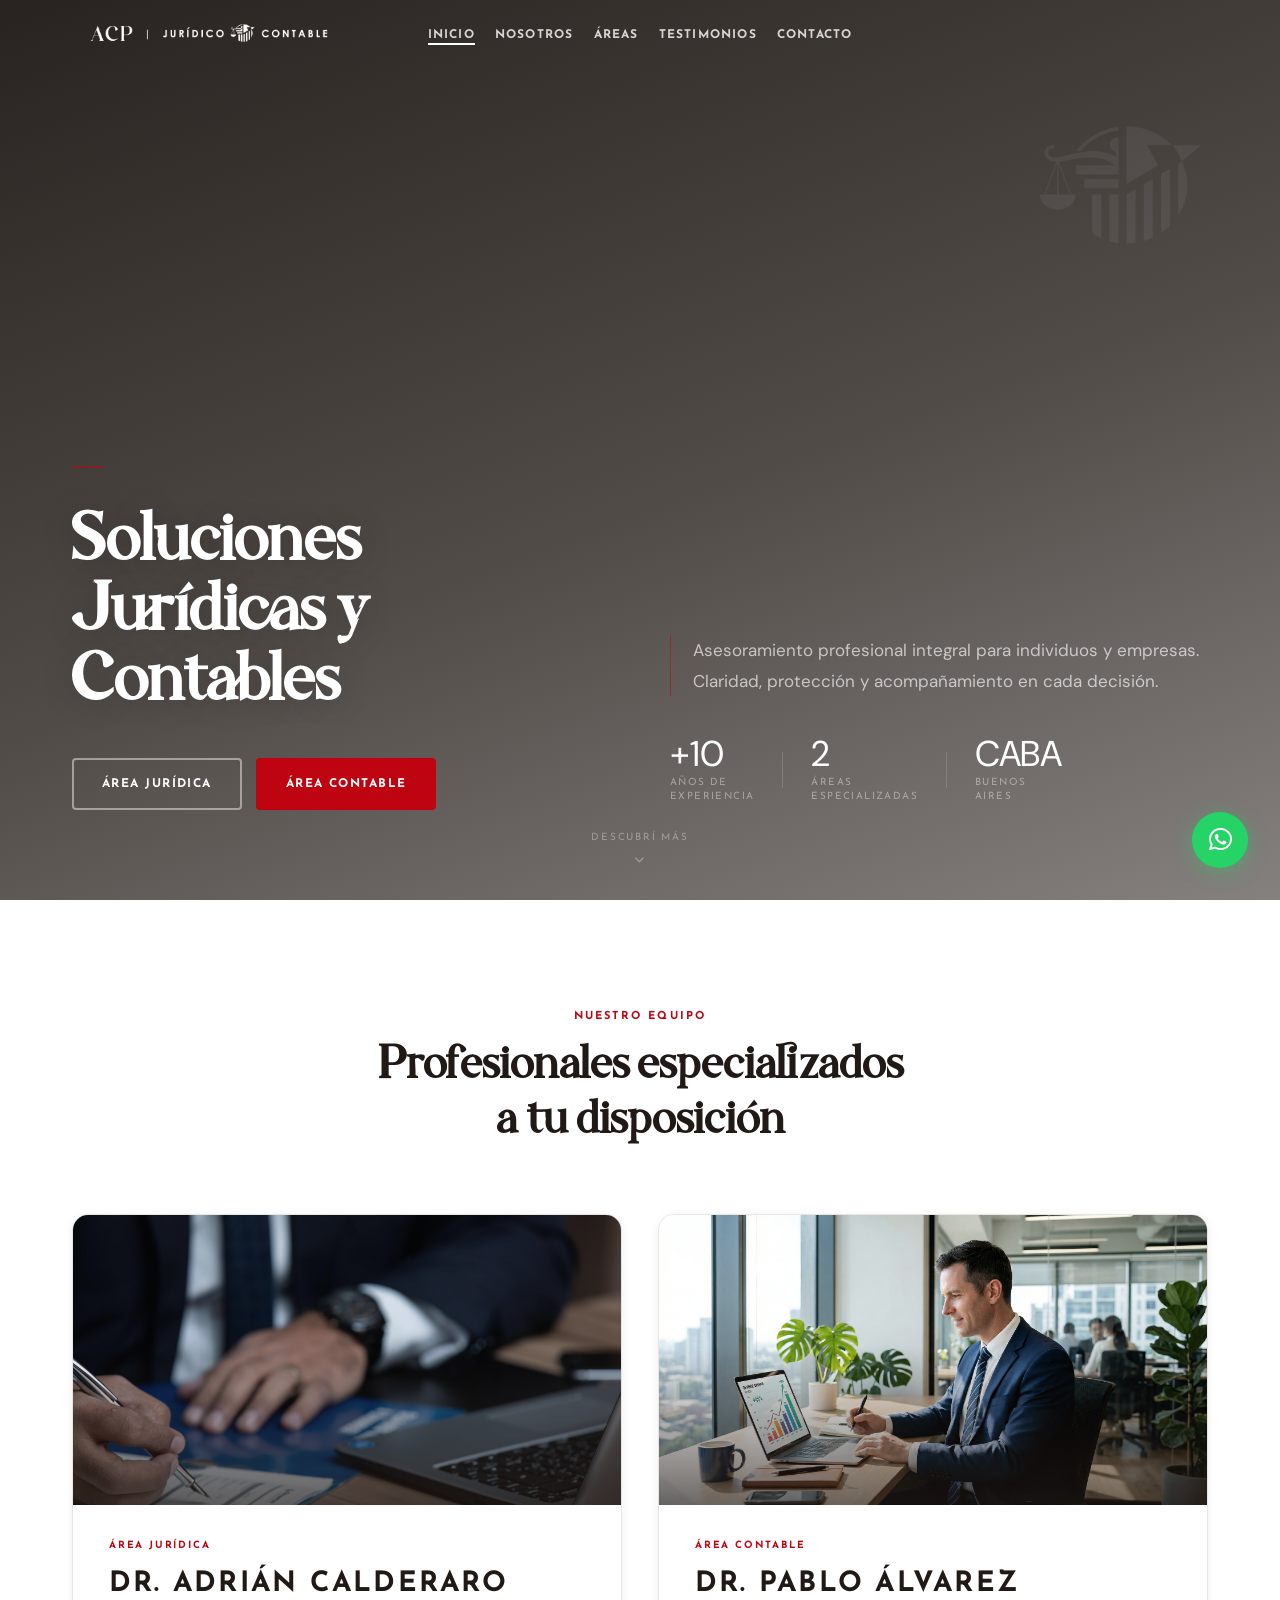
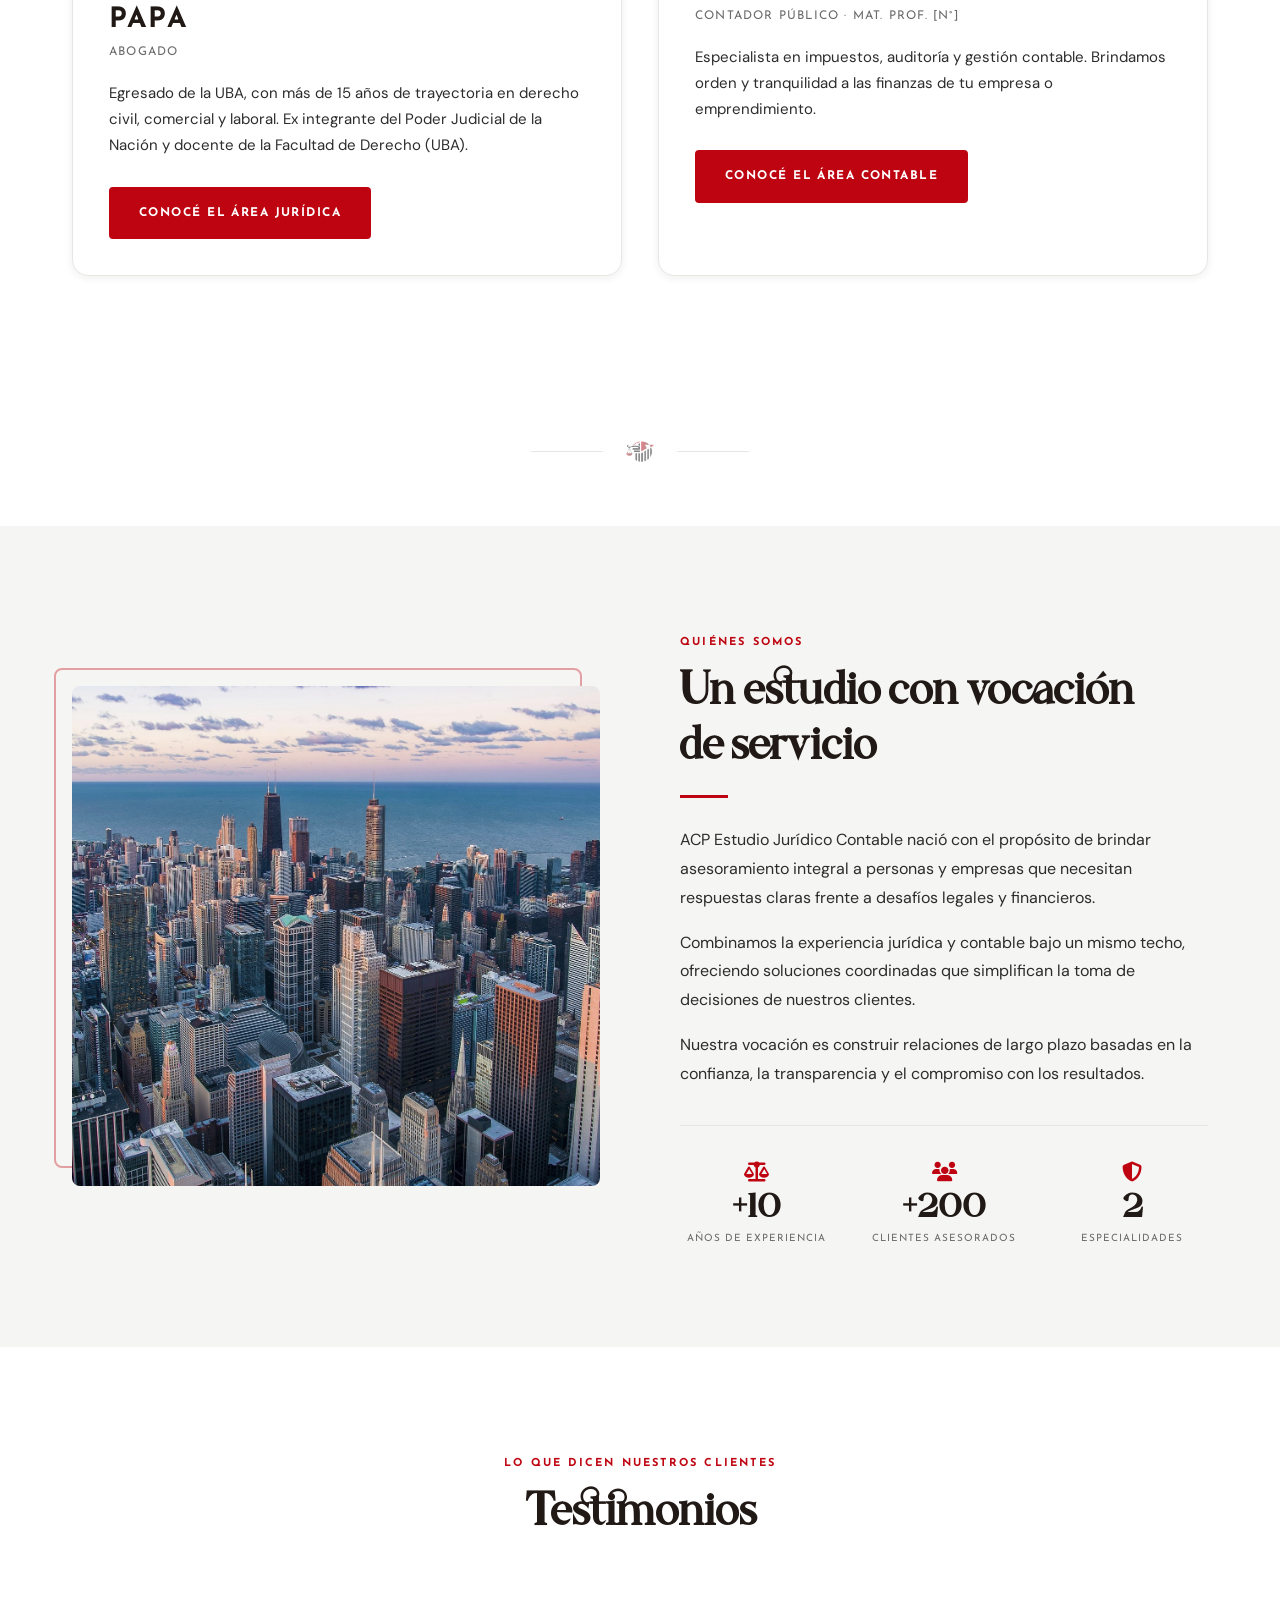
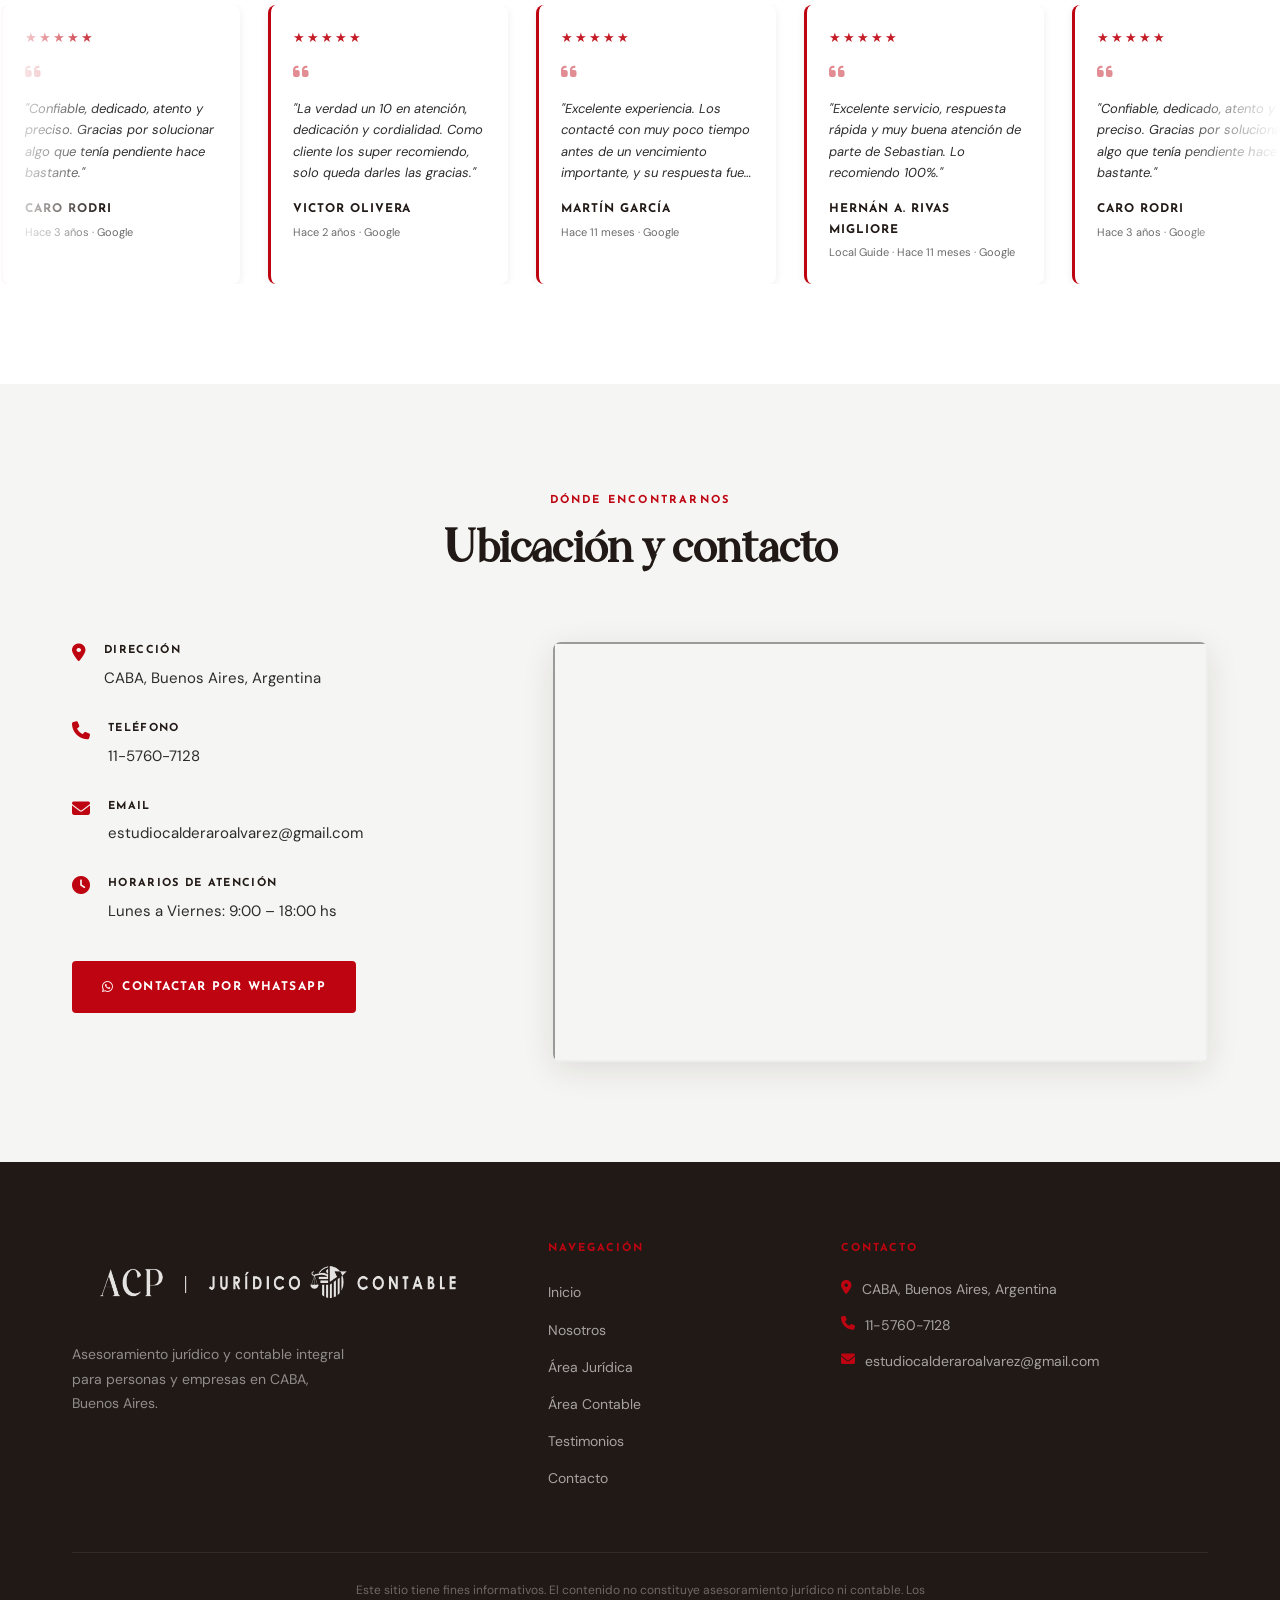
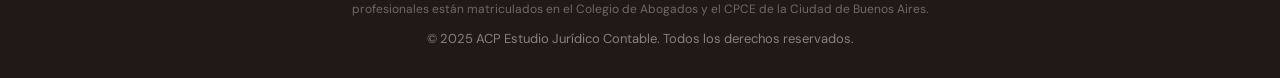
==== index.html @ 65f7551b "Estado inicial del sitio antes de arreglos criticos y performance" ====
<!DOCTYPE html>
<html lang="es">
<head>
  <meta charset="UTF-8">
  <meta name="viewport" content="width=device-width, initial-scale=1.0">
  <title>ACP Estudio Jurídico Contable | CABA, Buenos Aires</title>
  <meta name="description" content="ACP Estudio Jurídico Contable en CABA, Buenos Aires. Asesoramiento jurídico y contable integral para personas y empresas. Más de 10 años de experiencia.">

  <!-- Open Graph -->
  <meta property="og:title" content="ACP Estudio Jurídico Contable | CABA, Buenos Aires">
  <meta property="og:description" content="Asesoramiento jurídico y contable integral para personas y empresas en CABA, Buenos Aires.">
  <meta property="og:type" content="website">
  <meta property="og:image" content="assets/  s/heroprincipal.jpg">

  <!-- Google Fonts — fallbacks para The Castle Eliza y Century Gothic -->
  <link rel="preconnect" href="https://fonts.googleapis.com">
  <link rel="preconnect" href="https://fonts.gstatic.com" crossorigin>
  <link href="https://fonts.googleapis.com/css2?family=Playfair+Display:ital,wght@0,400;0,700;1,400&family=Josefin+Sans:wght@400;600;700&family=DM+Sans:ital,wght@0,300;0,400;0,500;1,400&display=swap" rel="stylesheet">

  <!-- Font Awesome -->
  <link rel="stylesheet" href="https://cdnjs.cloudflare.com/ajax/libs/font-awesome/6.5.1/css/all.min.css">

  <!-- AOS -->
  <link href="https://unpkg.com/aos@2.3.4/dist/aos.css" rel="stylesheet">

  <!-- Estilos -->
  <link rel="stylesheet" href="css/styles.css">

  <!-- Schema.org JSON-LD -->
  <script type="application/ld+json">
  {
    "@context": "https://schema.org",
    "@graph": [
      {
        "@type": "LegalService",
        "name": "ACP Estudio Jurídico",
        "address": { "@type": "PostalAddress", "addressLocality": "Buenos Aires", "addressRegion": "CABA", "addressCountry": "AR" },
        "telephone": "+54-11-5760-7128",
        "email": "estudiocalderaroalvarez@gmail.com"
      },
      {
        "@type": "AccountingService",
        "name": "ACP Estudio Contable",
        "address": { "@type": "PostalAddress", "addressLocality": "Buenos Aires", "addressRegion": "CABA", "addressCountry": "AR" },
        "telephone": "+54-11-5760-7128",
        "email": "estudiocalderaroalvarez@gmail.com"
      }
    ]
  }
  </script>
</head>
<body>

  <!-- Overlay menú mobile -->
  <div class="mobile-overlay" id="mobileOverlay"></div>

  <!-- ===================== HEADER ===================== -->
  <header class="header" id="header">
    <div class="container header__inner">
      <a href="index.html" class="header__logo" aria-label="ACP Estudio — Inicio">
        <img src="assets/brand/logoletras.png"   alt="ACP Estudio Jurídico Contable" class="logo--solo">
        <img src="assets/brand/logoletras.png" alt="ACP Estudio Jurídico Contable" class="logo--letras">
      </a>

      <nav class="nav" id="nav" aria-label="Navegación principal">
        <ul class="nav__list">
          <li><a href="#inicio"      class="nav__link">Inicio</a></li>
          <li><a href="#nosotros"    class="nav__link">Nosotros</a></li>
          <li><a href="#areas"       class="nav__link">Áreas</a></li>
          <li><a href="#testimonios" class="nav__link">Testimonios</a></li>
          <li><a href="#contacto"    class="nav__link">Contacto</a></li>
        </ul>
      </nav>

      <div class="header__ctas">
        <a href="juridica.html"  class="btn btn--outline">Área Jurídica</a>
        <a href="contable.html"  class="btn btn--red">Área Contable</a>
      </div>

      <button class="hamburger" id="hamburger" aria-label="Abrir menú" aria-expanded="false">
        <span></span><span></span><span></span>
      </button>
    </div>
  </header>

  <!-- ===================== HERO ===================== -->
  <section class="hero" id="inicio" aria-label="Presentación del estudio">
    <div class="hero__bg">
      <video class="hero__video" autoplay muted loop playsinline preload="auto">
        <source src="assets/herovid.mp4" type="video/mp4">
      </video>
      <div class="hero__overlay"></div>
    </div>

    <div class="container hero__content">
      <div class="hero__left">
        <span class="hero__eyebrow">
          <span class="hero__eyebrow-line"></span>
          
        </span>
        <h1 class="hero__title">
          Soluciones<br>Jurídicas y Contables
        </h1>
        <div class="hero__actions">
          <a href="juridica.html" class="btn btn--outline-white">Área Jurídica</a>
          <a href="contable.html" class="btn btn--primary">Área Contable</a>
        </div>
      </div>

      <div class="hero__right">
        <p class="hero__subtitle">
          Asesoramiento profesional integral para individuos y empresas. Claridad, protección y acompañamiento en cada decisión.
        </p>
        <div class="hero__stat-row">
          <div class="hero__stat">
            <span class="hero__stat-num">+10</span>
            <span class="hero__stat-label">Años de<br>experiencia</span>
          </div>
          <div class="hero__stat-divider"></div>
          <div class="hero__stat">
            <span class="hero__stat-num">2</span>
            <span class="hero__stat-label">Áreas<br>especializadas</span>
          </div>
          <div class="hero__stat-divider"></div>
          <div class="hero__stat">
            <span class="hero__stat-num">CABA</span>
            <span class="hero__stat-label">Buenos<br>Aires</span>
          </div>
        </div>
      </div>
    </div>

    <img src="assets/brand/logosolo.png" alt="" class="hero__logo-watermark" aria-hidden="true">

    <div class="hero__scroll" aria-hidden="true">
      <span>Descubrí más</span>
      <i class="fas fa-chevron-down"></i>
    </div>
  </section>

  <!-- ===================== PROFESIONALES ===================== -->
  <section class="profesionales" id="areas">
    <div class="container">
      <div class="section-header" data-aos="fade-up">
        <span class="section-label">Nuestro equipo</span>
        <h2 class="section-title">Profesionales especializados<br>a tu disposición</h2>
      </div>

      <div class="profesionales__grid">

        <!-- Card Jurídica -->
        <article class="prof-card" data-aos="fade-right">
          <div class="prof-card__img-wrap">
            <img src="assets/images/heroabogado.jpg" alt="Dr. Adrián Calderaro Papa — Abogado" class="prof-card__img">
            <div class="prof-card__overlay"></div>
          </div>
          <div class="prof-card__content">
            <span class="prof-card__tag">Área Jurídica</span>
            <h3 class="prof-card__name">Dr. Adrián Calderaro Papa</h3>
            <p class="prof-card__role">Abogado</p>
            <p class="prof-card__bio">
              Egresado de la UBA, con más de 15 años de trayectoria en derecho civil, comercial y laboral. Ex integrante del Poder Judicial de la Nación y docente de la Facultad de Derecho (UBA).
            </p>
            <a href="juridica.html" class="btn btn--red">Conocé el Área Jurídica</a>
          </div>
        </article>

        <!-- Card Contable -->
        <article class="prof-card" data-aos="fade-left">
          <div class="prof-card__img-wrap">
            <img src="assets/images/herocontador.png" alt="Área Contable — Dr. Pablo Álvarez" class="prof-card__img">
            <div class="prof-card__overlay"></div>
          </div>
          <div class="prof-card__content">
            <span class="prof-card__tag">Área Contable</span>
            <h3 class="prof-card__name">Dr. Pablo Álvarez</h3>
            <p class="prof-card__role">Contador Público · Mat. Prof. [N°]</p>
            <p class="prof-card__bio">
              Especialista en impuestos, auditoría y gestión contable. Brindamos orden y tranquilidad a las finanzas de tu empresa o emprendimiento.
            </p>
            <a href="contable.html" class="btn btn--red">Conocé el Área Contable</a>
          </div>
        </article>

      </div>
    </div>
  </section>

  <!-- Brand divider -->
  <div class="container" aria-hidden="true">
    <div class="brand-divider">
      <span class="brand-divider__line"></span>
      <img src="assets/brand/logosolo.png" alt="" class="brand-divider__logo">
      <span class="brand-divider__line"></span>
    </div>
  </div>

  <!-- ===================== NOSOTROS ===================== -->
  <section class="nosotros section-light" id="nosotros">
    <div class="container nosotros__inner">

      <div class="nosotros__visual" data-aos="fade-right">
        <div class="nosotros__img-frame">
          <img src="assets/images/heroprincipal.jpg" alt="Equipo ACP Estudio en reunión" class="nosotros__img">
          <div class="nosotros__img-deco"></div>
        </div>
      </div>

      <div class="nosotros__text" data-aos="fade-left">
        <span class="section-label">Quiénes somos</span>
        <h2 class="section-title">Un estudio con vocación<br>de servicio</h2>
        <div class="section-line"></div>
        <p>
          ACP Estudio Jurídico Contable nació con el propósito de brindar asesoramiento integral a personas y empresas que necesitan respuestas claras frente a desafíos legales y financieros.
        </p>
        <p>
          Combinamos la experiencia jurídica y contable bajo un mismo techo, ofreciendo soluciones coordinadas que simplifican la toma de decisiones de nuestros clientes.
        </p>
        <p>
          Nuestra vocación es construir relaciones de largo plazo basadas en la confianza, la transparencia y el compromiso con los resultados.
        </p>

        <div class="nosotros__badges">
          <div class="badge">
            <i class="fas fa-balance-scale" aria-hidden="true"></i>
            <span class="badge__num">+10</span>
            <span class="badge__label">Años de experiencia</span>
          </div>
          <div class="badge">
            <i class="fas fa-users" aria-hidden="true"></i>
            <span class="badge__num">+200</span>
            <span class="badge__label">Clientes asesorados</span>
          </div>
          <div class="badge">
            <i class="fas fa-shield-alt" aria-hidden="true"></i>
            <span class="badge__num">2</span>
            <span class="badge__label">Especialidades</span>
          </div>
        </div>
      </div>

    </div>
  </section>

  <!-- ===================== TESTIMONIOS ===================== -->
  <section class="testimonios" id="testimonios">
    <div class="container">
      <div class="section-header" data-aos="fade-up">
        <span class="section-label">Lo que dicen nuestros clientes</span>
        <h2 class="section-title">Testimonios</h2>
      </div>

    </div><!-- /.container (solo para el header) -->

    <div class="testimonios__outer" data-aos="fade-up">
      <div class="testimonios__track" id="testimoniosTrack">

        <article class="testimonial-card">
          <div class="testimonial-card__stars" aria-label="5 estrellas">★★★★★</div>
          <div class="testimonial-card__quote" aria-hidden="true"><i class="fas fa-quote-left"></i></div>
          <p class="testimonial-card__text">
            "Confiable, dedicado, atento y preciso. Gracias por solucionar algo que tenía pendiente hace bastante."
          </p>
          <div class="testimonial-card__author">
            <span class="testimonial-card__name">Caro Rodri</span>
            <span class="testimonial-card__role">Hace 3 años · Google</span>
          </div>
        </article>

        <article class="testimonial-card">
          <div class="testimonial-card__stars" aria-label="5 estrellas">★★★★★</div>
          <div class="testimonial-card__quote" aria-hidden="true"><i class="fas fa-quote-left"></i></div>
          <p class="testimonial-card__text">
            "La verdad un 10 en atención, dedicación y cordialidad. Como cliente los super recomiendo, solo queda darles las gracias."
          </p>
          <div class="testimonial-card__author">
            <span class="testimonial-card__name">Victor Olivera</span>
            <span class="testimonial-card__role">Hace 2 años · Google</span>
          </div>
        </article>

        <article class="testimonial-card">
          <div class="testimonial-card__stars" aria-label="5 estrellas">★★★★★</div>
          <div class="testimonial-card__quote" aria-hidden="true"><i class="fas fa-quote-left"></i></div>
          <p class="testimonial-card__text">
            "Excelente experiencia. Los contacté con muy poco tiempo antes de un vencimiento importante, y su respuesta fue inmediata y la atención, impecable. Recibí un servicio ágil y muy personalizado. Gabriel se tomó el tiempo para entender mi situación y me brindó un excelente asesoramiento en mi liquidación de impuestos a las ganancias. Sin dudas recomiendo el servicio."
          </p>
          <div class="testimonial-card__author">
            <span class="testimonial-card__name">Martín García</span>
            <span class="testimonial-card__role">Hace 11 meses · Google</span>
          </div>
        </article>

        <article class="testimonial-card">
          <div class="testimonial-card__stars" aria-label="5 estrellas">★★★★★</div>
          <div class="testimonial-card__quote" aria-hidden="true"><i class="fas fa-quote-left"></i></div>
          <p class="testimonial-card__text">
            "Excelente servicio, respuesta rápida y muy buena atención de parte de Sebastian. Lo recomiendo 100%."
          </p>
          <div class="testimonial-card__author">
            <span class="testimonial-card__name">Hernán A. Rivas Migliore</span>
            <span class="testimonial-card__role">Local Guide · Hace 11 meses · Google</span>
          </div>
        </article>

      </div>
    </div>

  </section>

  <!-- ===================== UBICACIÓN ===================== -->
  <section class="ubicacion section-light" id="contacto">
    <div class="container">
      <div class="section-header" data-aos="fade-up">
        <span class="section-label">Dónde encontrarnos</span>
        <h2 class="section-title">Ubicación y contacto</h2>
      </div>

      <div class="ubicacion__inner">

        <div class="ubicacion__info" data-aos="fade-right">
          <div class="contact-item">
            <i class="fas fa-map-marker-alt" aria-hidden="true"></i>
            <div>
              <strong>Dirección</strong>
              <p>CABA, Buenos Aires, Argentina</p>
            </div>
          </div>
          <div class="contact-item">
            <i class="fas fa-phone" aria-hidden="true"></i>
            <div>
              <strong>Teléfono</strong>
              <p><a href="tel:+541157607128">11-5760-7128</a></p>
            </div>
          </div>
          <div class="contact-item">
            <i class="fas fa-envelope" aria-hidden="true"></i>
            <div>
              <strong>Email</strong>
              <p><a href="mailto:estudiocalderaroalvarez@gmail.com">estudiocalderaroalvarez@gmail.com</a></p>
            </div>
          </div>
          <div class="contact-item">
            <i class="fas fa-clock" aria-hidden="true"></i>
            <div>
              <strong>Horarios de atención</strong>
              <p>Lunes a Viernes: 9:00 – 18:00 hs</p>
            </div>
          </div>

          <a href="https://wa.me/541157607128?text=Hola%2C%20quisiera%20solicitar%20una%20consulta." class="btn btn--red" target="_blank" rel="noopener noreferrer" style="margin-top: 8px;">
            <i class="fab fa-whatsapp"></i> Contactar por WhatsApp
          </a>
        </div>

        <div class="ubicacion__map" data-aos="fade-left">
          <iframe
            src="https://www.google.com/maps/embed?pb=!1m18!1m12!1m3!1d104534.6685303445!2d-58.5050521!3d-34.6156548!2m3!1f0!2f0!3f0!3m2!1i1024!2i768!4f13.1!3m3!1m2!1s0x95bcca3b4ef90cbd%3A0xa0b3812e88e88e87!2sBuenos%20Aires%2C%20CABA!5e0!3m2!1ses!2sar!4v1700000000000"
            allowfullscreen=""
            loading="lazy"
            referrerpolicy="no-referrer-when-downgrade"
            title="ACP Estudio — CABA, Buenos Aires"></iframe>
        </div>

      </div>
    </div>
  </section>

  <!-- ===================== FOOTER ===================== -->
  <footer class="footer">
    <div class="container">
      <div class="footer__top">

        <div class="footer__brand">
          <img src="assets/brand/logoletras.png" alt="ACP Estudio Jurídico Contable" class="footer__logo">
          <p class="footer__tagline">Asesoramiento jurídico y contable integral para personas y empresas en CABA, Buenos Aires.</p>
        </div>

        <nav class="footer__nav" aria-label="Navegación del pie de página">
          <h4>Navegación</h4>
          <ul>
            <li><a href="#inicio">Inicio</a></li>
            <li><a href="#nosotros">Nosotros</a></li>
            <li><a href="juridica.html">Área Jurídica</a></li>
            <li><a href="contable.html">Área Contable</a></li>
            <li><a href="#testimonios">Testimonios</a></li>
            <li><a href="#contacto">Contacto</a></li>
          </ul>
        </nav>

        <div class="footer__contact">
          <h4>Contacto</h4>
          <div class="contact-row">
            <i class="fas fa-map-marker-alt" aria-hidden="true"></i>
            <span>CABA, Buenos Aires, Argentina</span>
          </div>
          <div class="contact-row">
            <i class="fas fa-phone" aria-hidden="true"></i>
            <a href="tel:+541157607128">11-5760-7128</a>
          </div>
          <div class="contact-row">
            <i class="fas fa-envelope" aria-hidden="true"></i>
            <a href="mailto:estudiocalderaroalvarez@gmail.com">estudiocalderaroalvarez@gmail.com</a>
          </div>
        </div>

      </div>

      <div class="footer__divider"></div>

      <div class="footer__bottom">
        <p class="footer__legal">
          Este sitio tiene fines informativos. El contenido no constituye asesoramiento jurídico ni contable. Los profesionales están matriculados en el Colegio de Abogados y el CPCE de la Ciudad de Buenos Aires.
        </p>
        <p class="footer__copy">© 2025 ACP Estudio Jurídico Contable. Todos los derechos reservados.</p>
      </div>
    </div>
  </footer>

  <!-- WhatsApp flotante -->
  <a href="https://wa.me/5491157607128" class="wsp-float" target="_blank" rel="noopener" aria-label="Escribinos por WhatsApp">
    <i class="fab fa-whatsapp"></i>
  </a>

  <!-- AOS -->
  <script src="https://unpkg.com/aos@2.3.4/dist/aos.js"></script>
  <!-- JS principal -->
  <script src="js/main.js"></script>

</body>
</html>
---- css/styles.css ----
/* ============================================================
   ACP Estudio Jurídico Contable — Estilos principales
   ============================================================ */

/* --- Fuentes custom --- */
@font-face {
  font-family: 'The Castle Elizah';
  src: url('../fonts/TheCastleElizah.woff2') format('woff2'),
       url('../fonts/TheCastleElizah.woff')  format('woff'),
       url('../fonts/TheCastleElizah.ttf')   format('truetype');
  font-weight: normal;
  font-style: normal;
  font-display: swap;
}
@font-face {
  font-family: 'The Castle Elizah';
  src: url('../fonts/TheCastleElizah-Italic.woff2') format('woff2'),
       url('../fonts/TheCastleElizah-Italic.woff')  format('woff'),
       url('../fonts/TheCastleElizah-Italic.ttf')   format('truetype');
  font-weight: normal;
  font-style: italic;
  font-display: swap;
}

/* --- Reset & Base --- */
*, *::before, *::after { box-sizing: border-box; margin: 0; padding: 0; }
html {
  scroll-behavior: smooth;
  font-size: 16px;
  scroll-padding-top: var(--header-h, 80px);
}
body {
  font-family: 'DM Sans', sans-serif;
  color: var(--color-text);
  background: var(--color-white);
  overflow-x: hidden;
  line-height: 1.7;
}

/* --- Scrollbar personalizada (rojo ACP) --- */
::-webkit-scrollbar { width: 6px; }
::-webkit-scrollbar-track { background: var(--color-light-gray, #F5F5F3); }
::-webkit-scrollbar-thumb {
  background: var(--color-red, #BF0411);
  border-radius: 3px;
}
::-webkit-scrollbar-thumb:hover { background: var(--color-red-dark, #620F14); }
* { scrollbar-width: thin; scrollbar-color: #BF0411 #F5F5F3; }
img { max-width: 100%; height: auto; display: block; }
a { text-decoration: none; color: inherit; transition: color .2s; }
ul { list-style: none; }
button { cursor: pointer; border: none; background: none; font-family: inherit; }

/* --- Variables --- */
:root {
  --color-black:      #211915;
  --color-red:        #BF0411;
  --color-red-dark:   #620F14;
  --color-white:      #FFFFFF;
  --color-light-gray: #F5F5F3;
  --color-mid-gray:   #E8E6E3;
  --color-text:       #2C2C2C;
  --color-text-muted: #6B6B6B;

  --font-serif: 'The Castle Elizah', 'Playfair Display', Georgia, serif;
  --font-sans:  'Century Gothic', 'CenturyGothic', 'Josefin Sans', sans-serif;
  --font-body:  'DM Sans', sans-serif;

  --container-w: 1200px;
  --section-py:  100px;
  --header-h:    80px;

  --shadow-sm: 0 2px 8px rgba(33,25,21,.07);
  --shadow-md: 0 8px 32px rgba(33,25,21,.11);
  --shadow-lg: 0 20px 60px rgba(33,25,21,.16);

  --radius-sm: 4px;
  --radius-md: 8px;
  --radius-lg: 16px;

  --transition: .25s ease;

  /* Emil Kowalski — curvas personalizadas */
  --ease-out:    cubic-bezier(0.23, 1, 0.32, 1);
  --ease-in-out: cubic-bezier(0.77, 0, 0.175, 1);
}

/* --- Tipografía base --- */
h1, h2 { font-family: var(--font-serif); line-height: 1.15; color: var(--color-black); }
h3, h4 { font-family: var(--font-sans); font-weight: 700; line-height: 1.3; color: var(--color-black); }
h1 { font-size: clamp(40px, 6vw, 72px); }
h2 { font-size: clamp(28px, 4vw, 48px); }
h3 { font-size: clamp(14px, 1.8vw, 20px); text-transform: uppercase; letter-spacing: .08em; font-weight: 700; }
p  { font-size: 16px; color: var(--color-text); line-height: 1.8; }

/* --- Layout --- */
.container {
  max-width: var(--container-w);
  margin: 0 auto;
  padding: 0 32px;
}

.section-light { background: var(--color-light-gray); }

.section-header {
  text-align: center;
  margin-bottom: 64px;
}
.section-header .section-title { margin-top: 12px; }

.section-label {
  font-family: var(--font-sans);
  font-size: 11px;
  font-weight: 700;
  text-transform: uppercase;
  letter-spacing: .2em;
  color: var(--color-red);
  display: inline-block;
}

.section-title { color: var(--color-black); }

.section-line {
  width: 48px;
  height: 3px;
  background: var(--color-red);
  margin: 20px 0 28px;
}

/* --- Botones --- */
.btn {
  display: inline-flex;
  align-items: center;
  gap: 8px;
  font-family: var(--font-sans);
  font-weight: 700;
  font-size: 12px;
  letter-spacing: .12em;
  text-transform: uppercase;
  padding: 14px 28px;
  border-radius: var(--radius-sm);
  transition: background-color 200ms var(--ease-out),
              border-color 200ms var(--ease-out),
              color 200ms var(--ease-out),
              transform 160ms var(--ease-out),
              box-shadow 220ms var(--ease-out);
  white-space: nowrap;
  cursor: pointer;
}

/* Press feedback — Emil: scale(0.97) en :active */
.btn:active { transform: scale(0.97); }

.btn--primary {
  background: var(--color-red);
  color: var(--color-white);
  border: 2px solid var(--color-red);
}
@media (hover: hover) and (pointer: fine) {
  .btn--primary:hover {
    background: var(--color-red-dark);
    border-color: var(--color-red-dark);
    transform: translateY(-2px);
    box-shadow: 0 8px 24px rgba(191,4,17,.3);
  }
  .btn--primary:hover:active { transform: translateY(-2px) scale(0.97); }
}

.btn--outline {
  background: transparent;
  color: var(--color-black);
  border: 2px solid var(--color-mid-gray);
}
@media (hover: hover) and (pointer: fine) {
  .btn--outline:hover {
    border-color: var(--color-red);
    color: var(--color-red);
  }
}

.btn--outline-white {
  background: transparent;
  color: var(--color-white);
  border: 2px solid rgba(255,255,255,.45);
}
@media (hover: hover) and (pointer: fine) {
  .btn--outline-white:hover {
    border-color: var(--color-white);
    background: rgba(255,255,255,.08);
  }
}

.btn--red {
  background: var(--color-red);
  color: var(--color-white);
  border: 2px solid var(--color-red);
}
@media (hover: hover) and (pointer: fine) {
  .btn--red:hover {
    background: var(--color-red-dark);
    border-color: var(--color-red-dark);
    transform: translateY(-2px);
    box-shadow: 0 8px 24px rgba(191,4,17,.3);
  }
  .btn--red:hover:active { transform: translateY(-2px) scale(0.97); }
}

/* ============================================================
   HEADER
   ============================================================ */
.header {
  position: fixed;
  top: 0;
  left: 0;
  right: 0;
  z-index: 1000;
  height: var(--header-h);
  background: transparent;
  transition: background 300ms var(--ease-out), box-shadow 300ms var(--ease-out);
}
.header.scrolled {
  background: var(--color-white);
  box-shadow: 0 2px 24px rgba(33,25,21,.09);
}

/* Nav links — estado transparente (sobre hero oscuro) */
.header:not(.scrolled) .nav__link {
  color: rgba(255,255,255,.80);
}
.header:not(.scrolled) .nav__link:hover {
  color: var(--color-white);
}
.header:not(.scrolled) .nav__link::after {
  background: var(--color-white);
}

/* Logo: solo (ícono) en hero oscuro → letras (completo) al scrollear */
.header__logo .logo--solo   { display: block; }
.header__logo .logo--letras { display: none;  }

.header.scrolled .header__logo .logo--solo   { display: none;  }
.header.scrolled .header__logo .logo--letras { display: block; }

/* Sobre hero oscuro — versión blanca */
.header:not(.scrolled) .header__logo img {
  filter: brightness(0) invert(1);
  mix-blend-mode: normal;
}

/* Header blanco — colores reales (idéntico al home scrolleado) */
.header.scrolled .header__logo img {
  filter: none;
  mix-blend-mode: multiply;
}

/* Hamburger — blanco sobre hero */
.header:not(.scrolled) .hamburger span {
  background: var(--color-white);
}

/* CTAs del header: ocultos sobre el hero (ya están en el hero), visibles al scrollear */
.header:not(.scrolled) .header__ctas { display: none; }

/* CTA outline en header — versión blanca cuando transparente */
.header:not(.scrolled) .header__ctas .btn--outline {
  color: var(--color-white);
  border-color: rgba(255,255,255,.45);
}
.header:not(.scrolled) .header__ctas .btn--outline:hover {
  border-color: var(--color-white);
  background: rgba(255,255,255,.08);
  color: var(--color-white);
}

.header__inner {
  display: grid;
  grid-template-columns: 1fr auto 1fr;
  align-items: center;
  height: 100%;
  column-gap: 16px;
  padding-bottom: 14px;
}

.header__logo {
  justify-self: start;
  display: flex;
  align-items: center;
}
.header__logo .logo--letras {
  height: auto;
  max-height: 38px;
  max-width: 220px;
  width: auto;
}
.header__logo .logo--solo {
  height: 44px;
  width: auto;
}

/* Nav */
.nav { display: flex; justify-content: center; }
.nav__list { display: flex; gap: 0; align-items: center; }
.nav__link {
  font-family: var(--font-sans);
  font-size: 12px;
  font-weight: 700;
  text-transform: uppercase;
  letter-spacing: .1em;
  white-space: nowrap;
  color: var(--color-black);
  padding: 8px 10px;
  border-radius: var(--radius-sm);
  transition: color 180ms var(--ease-out);
  position: relative;
}
.nav__link::after {
  content: '';
  position: absolute;
  bottom: 4px;
  left: 10px;
  right: 10px;
  height: 2px;
  background: var(--color-red);
  transform: scaleX(0);
  transition: transform 200ms var(--ease-out);
}
@media (hover: hover) and (pointer: fine) {
  .nav__link:hover { color: var(--color-red); }
  .nav__link:hover::after { transform: scaleX(1); }
}
.nav__link.active::after { transform: scaleX(1); }

/* Header CTAs */
.header__ctas { display: flex; gap: 8px; justify-self: end; }

/* Hamburger */
.hamburger {
  display: none;
  flex-direction: column;
  gap: 5px;
  padding: 8px;
  flex-shrink: 0;
}
.hamburger span {
  display: block;
  width: 22px;
  height: 2px;
  background: var(--color-black);
  transition: all .28s ease;
  transform-origin: center;
}
.hamburger.active span:nth-child(1) { transform: translateY(7px) rotate(45deg); }
.hamburger.active span:nth-child(2) { opacity: 0; transform: scaleX(0); }
.hamburger.active span:nth-child(3) { transform: translateY(-7px) rotate(-45deg); }

/* Mobile overlay */
.mobile-overlay {
  display: none;
  position: fixed;
  inset: 0;
  background: rgba(33,25,21,.5);
  z-index: 998;
  opacity: 0;
  transition: opacity .3s ease;
}
.mobile-overlay.visible { display: block; }
.mobile-overlay.active  { opacity: 1; }

/* ============================================================
   HERO — HOME
   ============================================================ */
.hero {
  position: relative;
  height: 100vh;
  min-height: 640px;
  display: flex;
  align-items: flex-end;
  overflow: hidden;
}
.hero__bg { position: absolute; inset: 0; }
.hero__video {
  width: 100%;
  height: 100%;
  object-fit: cover;
  object-position: center top;
}
.hero__img {
  width: 100%;
  height: 100%;
  object-fit: cover;
  object-position: center top;
  filter: grayscale(30%);
}
.hero__overlay {
  position: absolute;
  inset: 0;
  background: linear-gradient(
    160deg,
    rgba(22,16,13,.92) 0%,
    rgba(33,25,21,.78) 55%,
    rgba(33,25,21,.55) 100%
  );
}

.hero__content {
  position: relative;
  z-index: 2;
  color: var(--color-white);
  padding-top: var(--header-h);
  padding-bottom: 90px;
  display: grid;
  grid-template-columns: 1fr 1fr;
  align-items: flex-end;
  gap: 60px;
  width: 100%;
}

/* — columna izquierda — */
.hero__left {
  display: flex;
  flex-direction: column;
  gap: 40px;
}

.hero__eyebrow {
  font-family: var(--font-sans);
  font-size: 11px;
  font-weight: 700;
  letter-spacing: .22em;
  text-transform: uppercase;
  color: rgba(255,255,255,.50);
  display: flex;
  align-items: center;
  gap: 14px;
}
.hero__eyebrow-line {
  display: inline-block;
  width: 32px;
  height: 1px;
  background: var(--color-red);
  flex-shrink: 0;
}

.hero__title {
  color: var(--color-white);
  font-size: clamp(46px, 6.5vw, 70px);
  line-height: 1.0;
  margin: 0;
  text-shadow: 0 2px 32px rgba(0,0,0,.2);
}
.hero__title-small {
  display: block;
  font-family: var(--font-sans);
  font-size: clamp(12px, 1.1vw, 15px);
  font-weight: 700;
  letter-spacing: .28em;
  text-transform: uppercase;
  color: var(--color-red);
  margin-bottom: 18px;
}

.hero__actions {
  display: flex;
  gap: 14px;
  flex-wrap: wrap;
}

/* — columna derecha — */
.hero__right {
  display: flex;
  flex-direction: column;
  gap: 40px;
  padding-bottom: 6px;
}

.hero__subtitle {
  font-size: clamp(15px, 1.5vw, 17px);
  color: rgba(255,255,255,.65);
  line-height: 1.8;
  margin: 0;
  border-left: 1px solid rgba(191,4,17,.45);
  padding-left: 22px;
}

.hero__stat-row {
  display: flex;
  align-items: center;
  gap: 28px;
}
.hero__stat {
  display: flex;
  flex-direction: column;
  gap: 4px;
}
.hero__stat-num {
  font-family: var(--font-heading);
  font-size: clamp(24px, 2.8vw, 36px);
  line-height: 1;
  color: var(--color-white);
}
.hero__stat-label {
  font-family: var(--font-sans);
  font-size: 10px;
  letter-spacing: .14em;
  text-transform: uppercase;
  color: rgba(255,255,255,.40);
  line-height: 1.4;
}
.hero__stat-divider {
  width: 1px;
  height: 36px;
  background: rgba(255,255,255,.15);
  flex-shrink: 0;
}

.hero__scroll {
  position: absolute;
  bottom: 36px;
  left: 50%;
  transform: translateX(-50%);
  z-index: 2;
  color: rgba(255,255,255,.35);
  font-family: var(--font-sans);
  font-size: 10px;
  letter-spacing: .18em;
  text-transform: uppercase;
  display: flex;
  flex-direction: column;
  align-items: center;
  gap: 8px;
  animation: scrollBounce 2.2s ease-in-out infinite;
}
@keyframes scrollBounce {
  0%, 100% { transform: translateX(-50%) translateY(0); opacity: .35; }
  50%       { transform: translateX(-50%) translateY(7px); opacity: .6; }
}

/* ============================================================
   HERO — Logo watermark
   ============================================================ */
.hero__logo-watermark {
  position: absolute;
  right: 4%;
  top: 8%;
  width: 220px;
  height: auto;
  opacity: .055;
  filter: brightness(0) invert(1);
  pointer-events: none;
  z-index: 1;
}

/* ============================================================
   BRAND DIVIDER — divisor decorativo entre secciones
   ============================================================ */
.brand-divider {
  display: flex;
  align-items: center;
  justify-content: center;
  gap: 18px;
  padding: 56px 0;
}
.brand-divider__line {
  flex: 1;
  max-width: 72px;
  height: 1px;
  background: var(--color-mid-gray);
  display: block;
}
.brand-divider__logo {
  width: 38px;
  height: 38px;
  object-fit: contain;
  mix-blend-mode: multiply;
  opacity: .5;
}

/* ============================================================
   WHATSAPP — Botón flotante
   ============================================================ */
.wsp-float {
  position: fixed;
  bottom: 32px;
  right: 32px;
  z-index: 999;
  width: 56px;
  height: 56px;
  border-radius: 50%;
  background: #25D366;
  display: flex;
  align-items: center;
  justify-content: center;
  box-shadow: 0 4px 20px rgba(37,211,102,.40);
  transition: transform 200ms var(--ease-out), box-shadow 200ms var(--ease-out);
}
@media (hover: hover) and (pointer: fine) {
  .wsp-float:hover {
    transform: translateY(-3px) scale(1.07);
    box-shadow: 0 8px 28px rgba(37,211,102,.55);
  }
}
.wsp-float:active { transform: scale(0.95); }
.wsp-float i {
  font-size: 26px;
  color: #fff;
}
@keyframes wspPulse {
  0%   { box-shadow: 0 0 0 0 rgba(37,211,102,.45); }
  70%  { box-shadow: 0 0 0 12px rgba(37,211,102,0); }
  100% { box-shadow: 0 0 0 0 rgba(37,211,102,0); }
}
.wsp-float { animation: wspPulse 2.8s ease-out infinite; }
.wsp-float:hover { animation: none; }

/* ============================================================
   HERO — PÁGINAS INTERNAS (SPLIT LAYOUT)
   ============================================================ */
.hero-inner {
  display: grid;
  grid-template-columns: 1fr 1fr;
  min-height: 80vh;
  margin-top: var(--header-h);
}

.hero-inner__left {
  background: var(--color-black);
  padding: 80px max(32px, calc((100vw - var(--container-w)) / 2 + 32px)) 80px max(32px, calc((100vw - var(--container-w)) / 2 + 32px));
  display: flex;
  flex-direction: column;
  justify-content: center;
  position: relative;
  border-right: 4px solid var(--color-red);
}

.hero-inner__eyebrow {
  font-family: var(--font-sans);
  font-size: 11px;
  font-weight: 700;
  letter-spacing: .22em;
  text-transform: uppercase;
  color: var(--color-red);
  display: flex;
  align-items: center;
  gap: 14px;
  margin-bottom: 28px;
}
.hero-inner__eyebrow::before {
  content: '';
  display: inline-block;
  width: 36px;
  height: 2px;
  background: var(--color-red);
  flex-shrink: 0;
}

.hero-inner__title {
  color: var(--color-white);
  font-size: clamp(44px, 6vw, 82px);
  line-height: 1.0;
  margin-bottom: 28px;
}

.hero-inner__desc {
  color: rgba(255,255,255,.72);
  font-size: clamp(15px, 1.5vw, 17px);
  line-height: 1.85;
  max-width: 440px;
  margin-bottom: 44px;
}

/* CTA "Nuestros servicios" — compacto y centrado */
.hero-inner__left .btn--primary {
  align-self: center;
  padding: 11px 26px;
  font-size: 11px;
  letter-spacing: .16em;
  border-radius: 2px;
}
.hero-inner__left .btn--primary i {
  transition: transform 280ms var(--ease-out);
}
@media (hover: hover) and (pointer: fine) {
  .hero-inner__left .btn--primary:hover {
    transform: none;
    box-shadow: 0 0 0 1px rgba(255,255,255,.25), 0 6px 20px rgba(191,4,17,.4);
    background: var(--color-red-dark);
    border-color: var(--color-red-dark);
  }
  .hero-inner__left .btn--primary:hover i {
    transform: translateY(5px);
  }
}
.hero-inner__left .btn--primary:active {
  transform: scale(0.97);
}

.hero-inner__right {
  position: relative;
  overflow: hidden;
}
.hero-inner__img {
  width: 100%;
  height: 100%;
  object-fit: cover;
  object-position: center top;
  display: block;
  filter: grayscale(25%) contrast(1.05);
}
.hero-inner__right-accent {
  position: absolute;
  bottom: 0;
  left: 0;
  width: 100%;
  height: 6px;
  background: var(--color-red);
}

/* ============================================================
   PROFESIONALES
   ============================================================ */
.profesionales { padding: var(--section-py) 0; }

.profesionales__grid {
  display: grid;
  grid-template-columns: 1fr 1fr;
  gap: 36px;
}

.prof-card {
  background: var(--color-white);
  border: 1px solid var(--color-mid-gray);
  border-radius: var(--radius-lg);
  overflow: hidden;
  box-shadow: var(--shadow-sm);
  transition: box-shadow 250ms var(--ease-out), transform 250ms var(--ease-out);
}
@media (hover: hover) and (pointer: fine) {
  .prof-card:hover { box-shadow: var(--shadow-lg); transform: translateY(-5px); }
}

.prof-card__img-wrap {
  position: relative;
  height: 290px;
  overflow: hidden;
}
.prof-card__img {
  width: 100%;
  height: 100%;
  object-fit: cover;
  object-position: center 20%;
  filter: grayscale(15%);
  transition: transform .65s ease;
}
.prof-card:hover .prof-card__img { transform: scale(1.05); }
.prof-card__overlay {
  position: absolute;
  inset: 0;
  background: linear-gradient(to top, rgba(33,25,21,.65) 0%, transparent 55%);
}

.prof-card__content { padding: 32px 36px 36px; }
.prof-card__tag {
  font-family: var(--font-sans);
  font-size: 10px;
  font-weight: 700;
  letter-spacing: .18em;
  text-transform: uppercase;
  color: var(--color-red);
  display: block;
  margin-bottom: 12px;
}
.prof-card__name { font-size: 28px; margin-bottom: 4px; }
.prof-card__role {
  font-family: var(--font-sans);
  font-size: 12px;
  text-transform: uppercase;
  letter-spacing: .1em;
  color: var(--color-text-muted);
  margin-bottom: 16px;
}
.prof-card__bio {
  font-size: 15px;
  color: var(--color-text);
  line-height: 1.75;
  margin-bottom: 28px;
}

/* ============================================================
   NOSOTROS
   ============================================================ */
.nosotros { padding: var(--section-py) 0; }
.nosotros__inner {
  display: grid;
  grid-template-columns: 1fr 1fr;
  gap: 80px;
  align-items: center;
}

.nosotros__img-frame { position: relative; }
.nosotros__img {
  width: 100%;
  height: 500px;
  object-fit: cover;
  border-radius: var(--radius-md);
  filter: grayscale(12%);
}
.nosotros__img-deco {
  position: absolute;
  top: -18px;
  left: -18px;
  right: 18px;
  bottom: 18px;
  border: 2px solid rgba(191,4,17,.35);
  border-radius: var(--radius-md);
  z-index: -1;
}

.nosotros__text .section-label { margin-bottom: 12px; }
.nosotros__text .section-title { margin-bottom: 0; }
.nosotros__text p { margin-bottom: 16px; }

.nosotros__badges {
  display: flex;
  gap: 36px;
  margin-top: 36px;
  padding-top: 36px;
  border-top: 1px solid var(--color-mid-gray);
}
.badge {
  display: flex;
  flex-direction: column;
  align-items: center;
  text-align: center;
  gap: 4px;
  flex: 1;
}
.badge i { font-size: 20px; color: var(--color-red); margin-bottom: 6px; }
.badge__num {
  font-family: var(--font-serif);
  font-size: 34px;
  font-weight: 700;
  color: var(--color-black);
  line-height: 1;
}
.badge__label {
  font-family: var(--font-sans);
  font-size: 10px;
  text-transform: uppercase;
  letter-spacing: .1em;
  color: var(--color-text-muted);
}

/* ============================================================
   TESTIMONIOS
   ============================================================ */
.testimonios { padding: var(--section-py) 0; overflow: hidden; }
.testimonios .section-header { padding: 0 var(--container-px, 24px); }

/* Carrusel continuo */
.testimonios__outer {
  position: relative;
  overflow: hidden;
  margin-top: 52px;
  /* Fade en los bordes para efecto de profundidad */
  -webkit-mask-image: linear-gradient(to right, transparent 0%, #000 8%, #000 92%, transparent 100%);
          mask-image: linear-gradient(to right, transparent 0%, #000 8%, #000 92%, transparent 100%);
}
.testimonios__track {
  display: flex;
  gap: 28px;
  width: max-content;
  animation: testimScroll 24s linear infinite;
  will-change: transform;
}
.testimonios__track.paused {
  animation-play-state: paused;
}

@keyframes testimScroll {
  from { transform: translateX(0); }
  to   { transform: translateX(-50%); }
}

/* Card */
.testimonial-card {
  flex: 0 0 240px;
  box-sizing: border-box;
  background: var(--color-white);
  border-radius: var(--radius-md);
  padding: 22px 22px;
  border-left: 3px solid var(--color-red);
  box-shadow: var(--shadow-sm);
  overflow: hidden;
  transition: box-shadow 250ms var(--ease-out), transform 250ms var(--ease-out);
}
@media (hover: hover) and (pointer: fine) {
  .testimonial-card:hover { box-shadow: var(--shadow-md); transform: translateY(-4px); }
}

.testimonial-card__stars {
  color: var(--color-red);
  font-size: 13px;
  letter-spacing: 2px;
  margin-bottom: 8px;
  opacity: .9;
}
.testimonial-card__quote { color: var(--color-red); font-size: 18px; margin-bottom: 10px; opacity: .45; }
.testimonial-card__text {
  font-size: 13px;
  line-height: 1.65;
  font-style: italic;
  color: var(--color-text);
  margin-bottom: 16px;
  display: -webkit-box;
  -webkit-line-clamp: 4;
  -webkit-box-orient: vertical;
  overflow: hidden;
}
.testimonial-card__author { display: flex; flex-direction: column; gap: 3px; }
.testimonial-card__name {
  font-family: var(--font-sans);
  font-weight: 700;
  font-size: 12px;
  text-transform: uppercase;
  letter-spacing: .08em;
  color: var(--color-black);
}
.testimonial-card__role { font-size: 11px; color: var(--color-text-muted); }

/* ============================================================
   UBICACIÓN
   ============================================================ */
.ubicacion { padding: var(--section-py) 0; }
.ubicacion__inner {
  display: grid;
  grid-template-columns: 1fr 1.6fr;
  gap: 72px;
  align-items: start;
}

.contact-item {
  display: flex;
  gap: 18px;
  align-items: flex-start;
  margin-bottom: 28px;
}
.contact-item i { color: var(--color-red); font-size: 18px; margin-top: 2px; flex-shrink: 0; }
.contact-item strong {
  font-family: var(--font-sans);
  font-size: 11px;
  font-weight: 700;
  text-transform: uppercase;
  letter-spacing: .12em;
  color: var(--color-black);
  display: block;
  margin-bottom: 4px;
}
.contact-item p, .contact-item a { font-size: 15px; color: var(--color-text); }
.contact-item a:hover { color: var(--color-red); }

.ubicacion__map {
  border-radius: var(--radius-md);
  overflow: hidden;
  box-shadow: var(--shadow-md);
}
.ubicacion__map iframe { display: block; width: 100%; height: 420px; }

/* ============================================================
   FOOTER
   ============================================================ */
.footer {
  background: var(--color-black);
  color: var(--color-white);
  padding: 80px 0 0;
}

.footer__top {
  display: grid;
  grid-template-columns: 1.8fr 1fr 1.6fr;
  gap: 64px;
  padding-bottom: 60px;
}

.footer__logo {
  height: 80px;
  width: auto;
  margin-bottom: 20px;
  filter: brightness(0) invert(1);
  opacity: .88;
}
.footer__tagline {
  font-size: 14px;
  color: rgba(255,255,255,.5);
  line-height: 1.75;
  max-width: 280px;
}

.footer__nav h4, .footer__contact h4 {
  font-family: var(--font-sans);
  font-size: 11px;
  font-weight: 700;
  text-transform: uppercase;
  letter-spacing: .18em;
  color: var(--color-red);
  margin-bottom: 22px;
}
.footer__nav ul { display: flex; flex-direction: column; gap: 10px; }
.footer__nav a {
  font-size: 14px;
  color: rgba(255,255,255,.6);
  transition: color var(--transition);
}
.footer__nav a:hover { color: var(--color-white); }

.footer__contact .contact-row {
  display: flex;
  align-items: flex-start;
  gap: 10px;
  margin-bottom: 12px;
}
.footer__contact .contact-row i { color: var(--color-red); font-size: 14px; margin-top: 2px; flex-shrink: 0; }
.footer__contact .contact-row a,
.footer__contact .contact-row span {
  font-size: 14px;
  color: rgba(255,255,255,.6);
  transition: color var(--transition);
}
.footer__contact .contact-row a:hover { color: var(--color-white); }

.footer__divider { height: 1px; background: rgba(255,255,255,.08); }
.footer__bottom {
  padding: 28px 0;
  display: flex;
  flex-direction: column;
  align-items: center;
  gap: 8px;
  text-align: center;
}
.footer__legal {
  font-size: 12px;
  color: rgba(255,255,255,.35);
  max-width: 580px;
  line-height: 1.6;
}
.footer__copy { font-size: 13px; color: rgba(255,255,255,.45); }

/* ============================================================
   SERVICIOS — PÁGINAS INTERNAS
   ============================================================ */
.servicios {
  background: var(--color-light-gray);
  padding: var(--section-py) 0;
}
.servicios .section-label { color: var(--color-red); }
.servicios .section-title { color: var(--color-black); }

.servicios__grid {
  display: grid;
  grid-template-columns: repeat(3, 1fr);
  border-top: 1px solid var(--color-mid-gray);
  border-left: 1px solid var(--color-mid-gray);
}

/* Tarjeta individual */
.svc-card {
  position: relative;
  padding: 46px 36px 42px;
  background: var(--color-white);
  border-right: 1px solid var(--color-mid-gray);
  border-bottom: 1px solid var(--color-mid-gray);
  overflow: hidden;
  transition: background 480ms var(--ease-out),
              box-shadow 250ms var(--ease-out),
              transform 250ms var(--ease-out);
  text-align: center;
  display: flex;
  flex-direction: column;
  align-items: center;
}
@media (hover: hover) and (pointer: fine) {
  .svc-card:hover {
    background: rgba(191,4,17,.07);
    box-shadow: 0 8px 32px rgba(191,4,17,.10);
    transform: translateY(-3px);
    z-index: 1;
  }
}

/* Número watermark de fondo */
.svc-card::before {
  content: attr(data-num);
  position: absolute;
  top: -14px;
  right: 18px;
  font-family: var(--font-serif);
  font-size: 88px;
  font-weight: 700;
  color: rgba(33,25,21,.04);
  line-height: 1;
  pointer-events: none;
  transition: color 480ms var(--ease-out);
  user-select: none;
  z-index: 0;
}
.svc-card:hover::before { color: rgba(191,4,17,.07); }

/* Línea roja de acento — bottom al centrar el contenido */
.svc-card::after {
  content: '';
  position: absolute;
  bottom: 0;
  left: 20%;
  right: 20%;
  height: 2px;
  background: var(--color-red);
  transform: scaleX(0);
  transform-origin: center;
  transition: transform 350ms var(--ease-out);
  border-radius: 2px 2px 0 0;
}
@media (hover: hover) and (pointer: fine) {
  .svc-card:hover::after { transform: scaleX(1); }
}

/* Ícono */
.svc-card__icon {
  width: 52px;
  height: 52px;
  border: 1px solid rgba(191,4,17,.35);
  border-radius: var(--radius-sm);
  display: flex;
  align-items: center;
  justify-content: center;
  margin: 0 auto 20px;
  transition: border-color 250ms var(--ease-out),
              background 480ms var(--ease-out),
              transform 250ms var(--ease-out);
  position: relative;
  z-index: 1;
  flex-shrink: 0;
}
@media (hover: hover) and (pointer: fine) {
  .svc-card:hover .svc-card__icon {
    border-color: var(--color-red);
    background: rgba(191,4,17,.14);
    transform: scale(1.06);
  }
}
.svc-card__icon i { font-size: 20px; color: var(--color-red); }

.svc-card__title {
  font-family: var(--font-sans);
  font-size: 13px;
  font-weight: 700;
  text-transform: uppercase;
  letter-spacing: .1em;
  color: var(--color-black);
  margin-bottom: 14px;
  position: relative;
  z-index: 1;
  text-align: center;
}

.svc-card__desc {
  font-size: 14px;
  color: var(--color-text-muted);
  line-height: 1.82;
  margin-bottom: 24px;
  position: relative;
  z-index: 1;
  text-align: center;
}

.svc-card__link {
  display: inline-flex;
  align-items: center;
  justify-content: center;
  gap: 6px;
  font-family: var(--font-sans);
  font-size: 11px;
  font-weight: 700;
  letter-spacing: .12em;
  text-transform: uppercase;
  color: var(--color-red);
  transition: gap 200ms var(--ease-out);
  position: relative;
  z-index: 1;
  align-self: center;
}
@media (hover: hover) and (pointer: fine) {
  .svc-card__link:hover { gap: 10px; }
}

/* ============================================================
   PRESENTACIÓN PROFESIONAL — PÁGINAS INTERNAS
   ============================================================ */
.profesional { padding: var(--section-py) 0; }
.profesional__inner {
  display: grid;
  grid-template-columns: 1fr 1.5fr;
  gap: 80px;
  align-items: center;
}

.profesional__img-wrap { position: relative; }
.profesional__img {
  width: 100%;
  height: 540px;
  object-fit: cover;
  object-position: center 15%;
  border-radius: var(--radius-md);
  filter: grayscale(8%);
}
.profesional__img-deco {
  position: absolute;
  bottom: -18px;
  right: -18px;
  left: 18px;
  top: 18px;
  border: 2px solid rgba(191,4,17,.3);
  border-radius: var(--radius-md);
  z-index: -1;
}

.profesional__info .section-label { margin-bottom: 12px; }
.profesional__info h2 { margin-bottom: 6px; }
.profesional__role {
  font-family: var(--font-sans);
  font-size: 12px;
  text-transform: uppercase;
  letter-spacing: .12em;
  color: var(--color-text-muted);
  margin-bottom: 10px;
}
.profesional__matricula {
  font-family: var(--font-sans);
  font-size: 12px;
  font-weight: 700;
  letter-spacing: .12em;
  text-transform: uppercase;
  color: var(--color-red);
  display: block;
  margin-bottom: 24px;
}
.profesional__email {
  color: var(--color-red);
  text-decoration: none;
  font-weight: 600;
  font-size: 13px;
  text-transform: none;
  letter-spacing: 0;
}
.profesional__email:hover { text-decoration: underline; }
.profesional__bio p { font-size: 15px; line-height: 1.82; margin-bottom: 16px; }

.profesional__certs {
  margin-top: 28px;
  padding-top: 28px;
  border-top: 1px solid var(--color-mid-gray);
  display: flex;
  flex-wrap: wrap;
  gap: 10px;
}
.cert-badge {
  font-family: var(--font-sans);
  font-size: 11px;
  font-weight: 700;
  text-transform: uppercase;
  letter-spacing: .08em;
  padding: 8px 14px;
  background: var(--color-light-gray);
  border: 1px solid var(--color-mid-gray);
  border-radius: var(--radius-sm);
  color: var(--color-text);
}

/* ============================================================
   FORMULARIO DE CONTACTO — PÁGINAS INTERNAS
   ============================================================ */
.contacto { padding: var(--section-py) 0; }
.contacto__inner {
  display: grid;
  grid-template-columns: 1fr 1.3fr;
  gap: 80px;
  align-items: start;
}

.contacto__aside .section-label { margin-bottom: 12px; }
.contacto__aside h2 { margin-bottom: 0; }
.contacto__aside .section-line { margin: 20px 0 24px; }
.contacto__aside p { font-size: 15px; color: var(--color-text); margin-bottom: 20px; }
.contacto__aside .contact-item { margin-bottom: 20px; }

.form-card {
  background: var(--color-white);
  border: 1px solid var(--color-mid-gray);
  border-radius: var(--radius-lg);
  padding: 48px 44px;
  box-shadow: var(--shadow-sm);
}
.form-card h3 {
  font-size: 14px;
  margin-bottom: 28px;
  color: var(--color-black);
}

.form-group { margin-bottom: 20px; }
.form-group label {
  display: block;
  font-family: var(--font-sans);
  font-size: 11px;
  font-weight: 700;
  text-transform: uppercase;
  letter-spacing: .12em;
  color: var(--color-black);
  margin-bottom: 8px;
}
.form-group input,
.form-group select,
.form-group textarea {
  width: 100%;
  padding: 13px 16px;
  border: 1px solid var(--color-mid-gray);
  border-radius: var(--radius-sm);
  font-family: var(--font-body);
  font-size: 15px;
  color: var(--color-text);
  background: var(--color-white);
  transition: border-color var(--transition), box-shadow var(--transition);
  outline: none;
  appearance: none;
  -webkit-appearance: none;
}
.form-group input:focus,
.form-group select:focus,
.form-group textarea:focus {
  border-color: var(--color-red);
  box-shadow: 0 0 0 3px rgba(191,4,17,.1);
}
.form-group textarea { min-height: 120px; resize: vertical; }
.form-group select {
  background-image: url("data:image/svg+xml,%3Csvg xmlns='http://www.w3.org/2000/svg' width='12' height='8' viewBox='0 0 12 8'%3E%3Cpath d='M1 1l5 5 5-5' stroke='%236B6B6B' fill='none' stroke-width='1.5' stroke-linecap='round'/%3E%3C/svg%3E");
  background-repeat: no-repeat;
  background-position: right 16px center;
  padding-right: 42px;
  cursor: pointer;
}
.form-row { display: grid; grid-template-columns: 1fr 1fr; gap: 16px; }

.form-submit { display: flex; flex-direction: column; gap: 14px; margin-top: 28px; }
.form-submit .btn { width: 100%; justify-content: center; padding: 16px; font-size: 13px; }
.btn--success { background: #2a7a4b !important; border-color: #2a7a4b !important; }

.whatsapp-alt {
  display: flex;
  align-items: center;
  justify-content: center;
  gap: 6px;
  font-family: var(--font-sans);
  font-size: 12px;
  color: var(--color-text-muted);
  text-align: center;
}
.whatsapp-alt a {
  color: #25D366;
  font-weight: 700;
  display: inline-flex;
  align-items: center;
  gap: 4px;
  transition: opacity var(--transition);
}
.whatsapp-alt a:hover { opacity: .8; }

.form-legal {
  font-size: 11px;
  color: var(--color-text-muted);
  line-height: 1.65;
  margin-top: 16px;
  text-align: center;
}

/* ============================================================
   ACCESIBILIDAD — prefers-reduced-motion
   ============================================================ */
@media (prefers-reduced-motion: reduce) {
  *, *::before, *::after {
    animation-duration: 0.01ms !important;
    animation-iteration-count: 1 !important;
    transition-duration: 0.01ms !important;
  }
  html { scroll-behavior: auto; }
}

/* ============================================================
   RESPONSIVE
   ============================================================ */
@media (max-width: 1024px) {
  :root { --section-py: 80px; }
  .footer__top { grid-template-columns: 1fr 1fr; }
  .footer__brand { grid-column: 1 / -1; }
  .nosotros__inner { gap: 52px; }
  .hero__content { grid-template-columns: 1fr; gap: 40px; }
  .hero__title { font-size: clamp(42px, 8vw, 70px); }
}

@media (max-width: 900px) {
  :root { --section-py: 68px; }

  .header__inner {
    display: flex;
    justify-content: space-between;
    align-items: center;
  }

  /* Nav mobile */
  .nav {
    position: fixed;
    top: var(--header-h);
    left: 0;
    width: 280px;
    height: calc(100vh - var(--header-h));
    background: var(--color-white);
    flex-direction: column;
    justify-content: flex-start;
    padding: 24px;
    z-index: 999;
    box-shadow: var(--shadow-lg);
    transform: translateX(-100%);
    transition: transform .32s cubic-bezier(.4,0,.2,1);
  }
  .nav.open { transform: translateX(0); }
  .nav__list { flex-direction: column; gap: 0; width: 100%; }
  .nav__link {
    font-size: 15px;
    padding: 14px 8px;
    border-bottom: 1px solid var(--color-mid-gray);
    border-radius: 0;
    display: block;
    width: 100%;
  }
  .nav__link::after { display: none; }

  .header__ctas { display: none; }
  .hamburger { display: flex; }

  /* Sections */
  .profesionales__grid { grid-template-columns: 1fr; max-width: 500px; margin: 0 auto; }
  .nosotros__inner { grid-template-columns: 1fr; }
  .nosotros__img { height: 340px; }
  .nosotros__img-deco { display: none; }
  .testimonial-card { flex: 0 0 200px; padding: 18px 18px; }
  .ubicacion__inner { grid-template-columns: 1fr; }
  .footer__top { grid-template-columns: 1fr; gap: 40px; }
  .servicios__grid { grid-template-columns: 1fr 1fr; }
  .svc-card::before { font-size: 72px; }
  .profesional__inner { grid-template-columns: 1fr; }
  .profesional__img { height: 380px; }
  .profesional__img-deco { display: none; }
  .contacto__inner { grid-template-columns: 1fr; }
}

@media (max-width: 600px) {
  :root { --section-py: 56px; --header-h: 68px; }
  .container { padding: 0 20px; }
  .hero__content { grid-template-columns: 1fr; gap: 36px; padding-bottom: 80px; }
  .hero__title { font-size: clamp(38px, 11vw, 56px); }
  .hero__actions { flex-direction: row; }
  .hero__right { padding-bottom: 0; }
  .hero__stat-row { gap: 20px; }
  .nosotros__badges { gap: 16px; }
  .servicios__grid { grid-template-columns: 1fr; }
  .svc-card { padding: 36px 24px; }
  .form-card { padding: 28px 20px; }
  .form-row { grid-template-columns: 1fr; }
  .hero-inner {
    grid-template-columns: 1fr;
    min-height: auto;
  }
  .hero-inner__left {
    padding: 60px 24px 56px;
    border-right: none;
    border-bottom: 4px solid var(--color-red);
  }
  .hero-inner__right { height: 280px; }
  .hero-inner__title { font-size: clamp(40px, 11vw, 58px); }
}
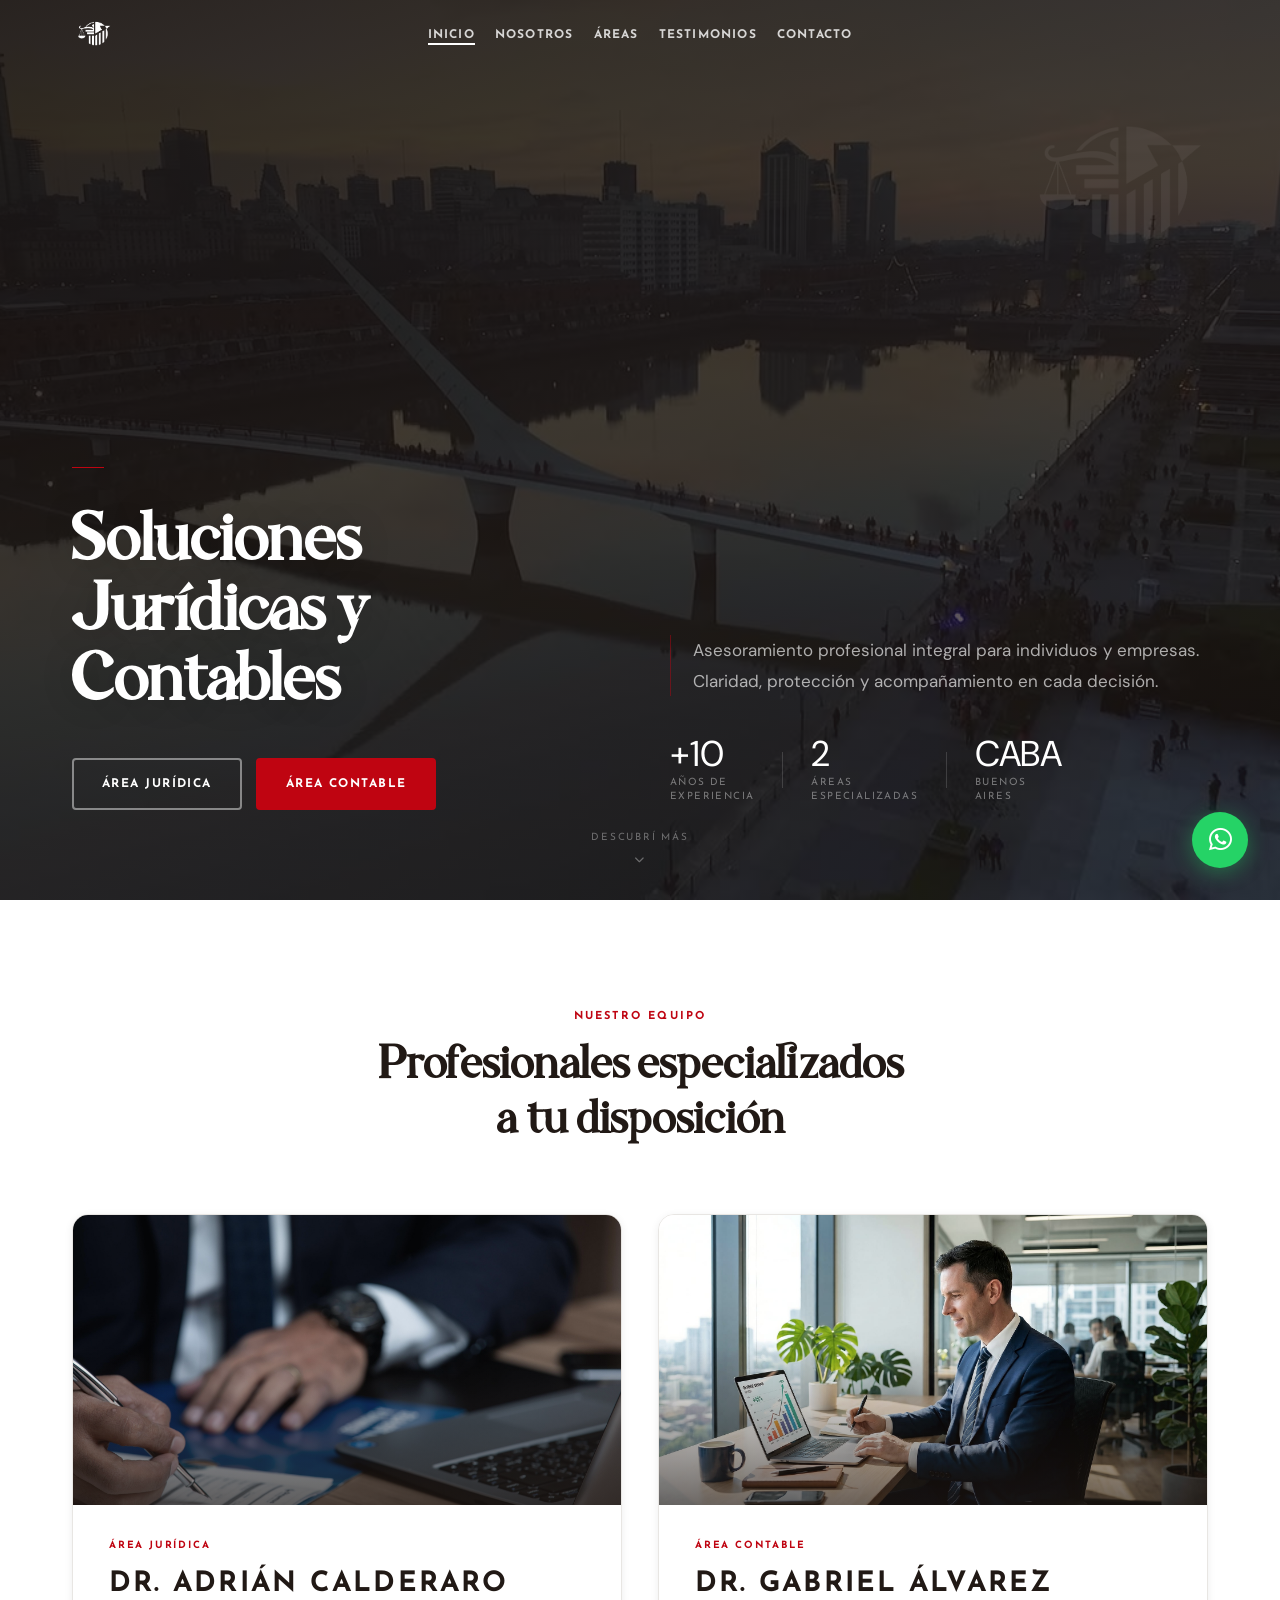
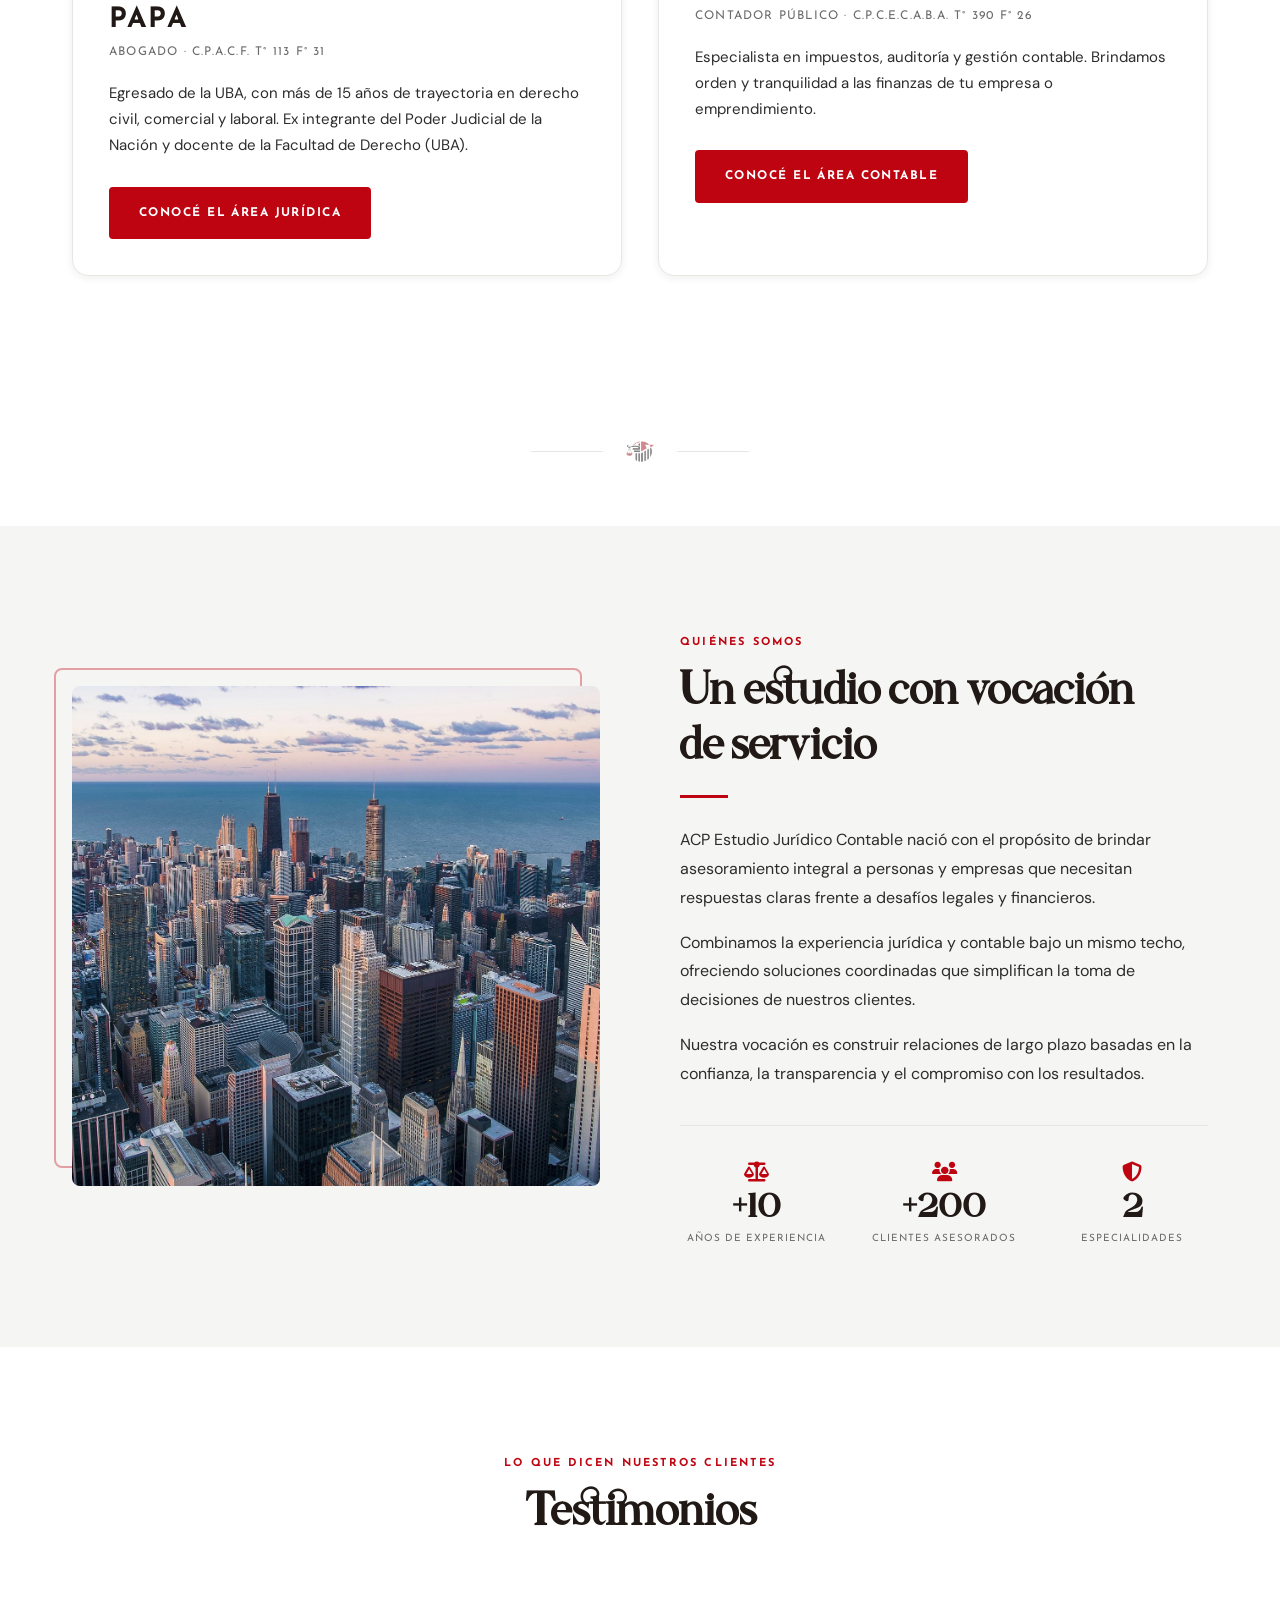
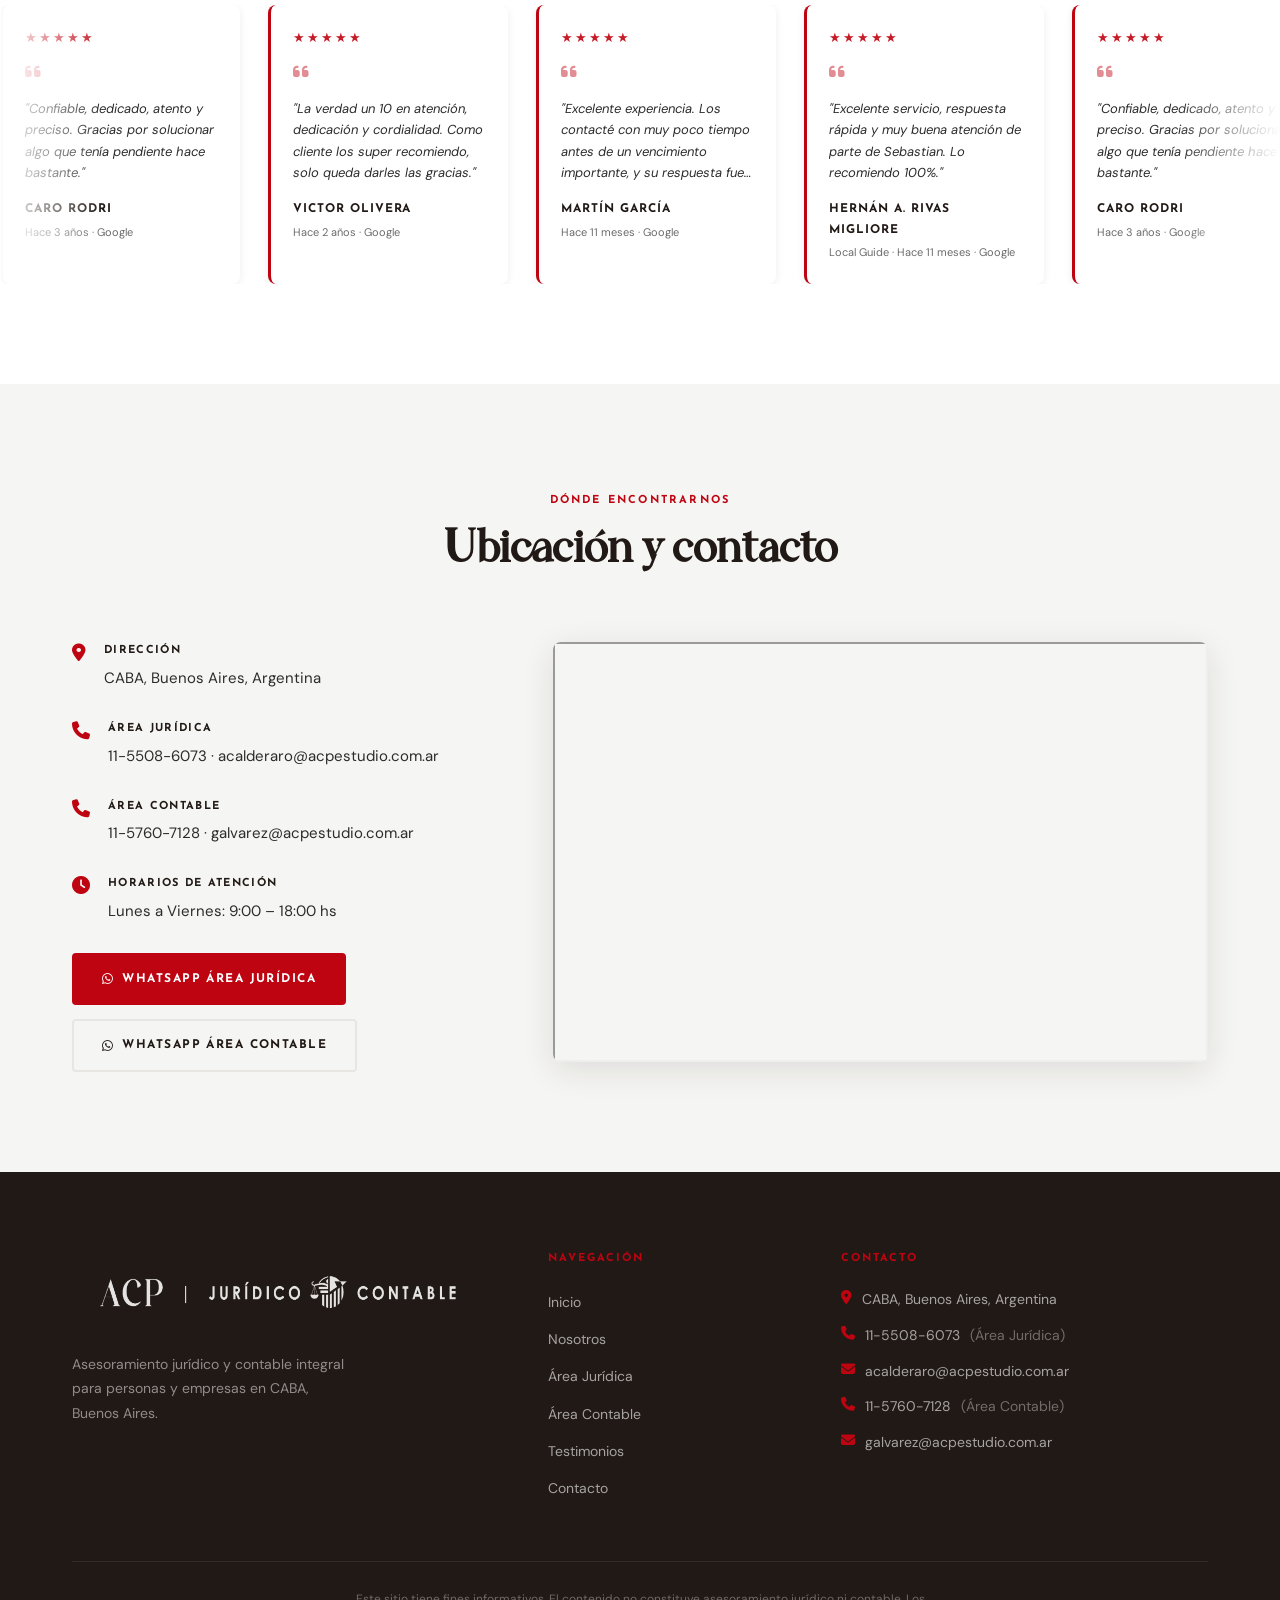
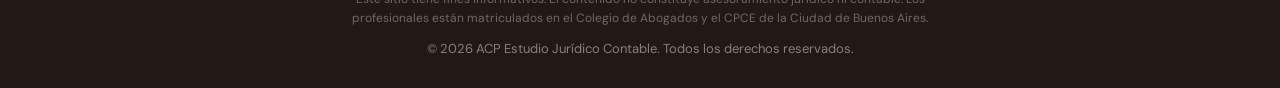
==== commit 9e084f65: "Corrige bugs criticos de contenido y optimiza performance (secciones 1-2) Contenido: - Elimina servi" ====
--- a/index.html
+++ b/index.html
@@ -10,7 +10,7 @@
   <meta property="og:title" content="ACP Estudio Jurídico Contable | CABA, Buenos Aires">
   <meta property="og:description" content="Asesoramiento jurídico y contable integral para personas y empresas en CABA, Buenos Aires.">
   <meta property="og:type" content="website">
-  <meta property="og:image" content="assets/  s/heroprincipal.jpg">
+  <meta property="og:image" content="assets/images/heroprincipal.jpg">
 
   <!-- Google Fonts — fallbacks para The Castle Eliza y Century Gothic -->
   <link rel="preconnect" href="https://fonts.googleapis.com">
@@ -35,15 +35,15 @@
         "@type": "LegalService",
         "name": "ACP Estudio Jurídico",
         "address": { "@type": "PostalAddress", "addressLocality": "Buenos Aires", "addressRegion": "CABA", "addressCountry": "AR" },
-        "telephone": "+54-11-5760-7128",
-        "email": "estudiocalderaroalvarez@gmail.com"
+        "telephone": "+54-11-5508-6073",
+        "email": "acalderaro@acpestudio.com.ar"
       },
       {
         "@type": "AccountingService",
         "name": "ACP Estudio Contable",
         "address": { "@type": "PostalAddress", "addressLocality": "Buenos Aires", "addressRegion": "CABA", "addressCountry": "AR" },
         "telephone": "+54-11-5760-7128",
-        "email": "estudiocalderaroalvarez@gmail.com"
+        "email": "galvarez@acpestudio.com.ar"
       }
     ]
   }
@@ -58,8 +58,8 @@
   <header class="header" id="header">
     <div class="container header__inner">
       <a href="index.html" class="header__logo" aria-label="ACP Estudio — Inicio">
-        <img src="assets/brand/logoletras.png"   alt="ACP Estudio Jurídico Contable" class="logo--solo">
-        <img src="assets/brand/logoletras.png" alt="ACP Estudio Jurídico Contable" class="logo--letras">
+        <img src="assets/brand/logosolo.png"   alt="ACP Estudio Jurídico Contable" class="logo--solo" width="1081" height="1080">
+        <img src="assets/brand/logoletras.png" alt="ACP Estudio Jurídico Contable" class="logo--letras" width="1600" height="257">
       </a>
 
       <nav class="nav" id="nav" aria-label="Navegación principal">
@@ -86,7 +86,8 @@
   <!-- ===================== HERO ===================== -->
   <section class="hero" id="inicio" aria-label="Presentación del estudio">
     <div class="hero__bg">
-      <video class="hero__video" autoplay muted loop playsinline preload="auto">
+      <video class="hero__video" autoplay muted loop playsinline preload="auto" poster="assets/images/herovid-poster.jpg" width="1280" height="720">
+        <source src="assets/herovid-mobile.mp4" type="video/mp4" media="(max-width: 768px)">
         <source src="assets/herovid.mp4" type="video/mp4">
       </video>
       <div class="hero__overlay"></div>
@@ -130,7 +131,7 @@
       </div>
     </div>
 
-    <img src="assets/brand/logosolo.png" alt="" class="hero__logo-watermark" aria-hidden="true">
+    <img src="assets/brand/logosolo.png" alt="" class="hero__logo-watermark" aria-hidden="true" width="1081" height="1080">
 
     <div class="hero__scroll" aria-hidden="true">
       <span>Descubrí más</span>
@@ -151,13 +152,13 @@
         <!-- Card Jurídica -->
         <article class="prof-card" data-aos="fade-right">
           <div class="prof-card__img-wrap">
-            <img src="assets/images/heroabogado.jpg" alt="Dr. Adrián Calderaro Papa — Abogado" class="prof-card__img">
+            <img src="assets/images/heroabogado.jpg" alt="Dr. Adrián Calderaro Papa — Abogado" class="prof-card__img" width="1920" height="1280" loading="lazy">
             <div class="prof-card__overlay"></div>
           </div>
           <div class="prof-card__content">
             <span class="prof-card__tag">Área Jurídica</span>
             <h3 class="prof-card__name">Dr. Adrián Calderaro Papa</h3>
-            <p class="prof-card__role">Abogado</p>
+            <p class="prof-card__role">Abogado · C.P.A.C.F. T° 113 F° 31</p>
             <p class="prof-card__bio">
               Egresado de la UBA, con más de 15 años de trayectoria en derecho civil, comercial y laboral. Ex integrante del Poder Judicial de la Nación y docente de la Facultad de Derecho (UBA).
             </p>
@@ -168,13 +169,13 @@
         <!-- Card Contable -->
         <article class="prof-card" data-aos="fade-left">
           <div class="prof-card__img-wrap">
-            <img src="assets/images/herocontador.png" alt="Área Contable — Dr. Pablo Álvarez" class="prof-card__img">
+            <img src="assets/images/herocontador.jpg" alt="Área Contable — Dr. Gabriel Álvarez" class="prof-card__img" width="1920" height="1072" loading="lazy">
             <div class="prof-card__overlay"></div>
           </div>
           <div class="prof-card__content">
             <span class="prof-card__tag">Área Contable</span>
-            <h3 class="prof-card__name">Dr. Pablo Álvarez</h3>
-            <p class="prof-card__role">Contador Público · Mat. Prof. [N°]</p>
+            <h3 class="prof-card__name">Dr. Gabriel Álvarez</h3>
+            <p class="prof-card__role">Contador Público · C.P.C.E.C.A.B.A. T° 390 F° 26</p>
             <p class="prof-card__bio">
               Especialista en impuestos, auditoría y gestión contable. Brindamos orden y tranquilidad a las finanzas de tu empresa o emprendimiento.
             </p>
@@ -190,7 +191,7 @@
   <div class="container" aria-hidden="true">
     <div class="brand-divider">
       <span class="brand-divider__line"></span>
-      <img src="assets/brand/logosolo.png" alt="" class="brand-divider__logo">
+      <img src="assets/brand/logosolo.png" alt="" class="brand-divider__logo" width="1081" height="1080" loading="lazy">
       <span class="brand-divider__line"></span>
     </div>
   </div>
@@ -201,7 +202,7 @@
 
       <div class="nosotros__visual" data-aos="fade-right">
         <div class="nosotros__img-frame">
-          <img src="assets/images/heroprincipal.jpg" alt="Equipo ACP Estudio en reunión" class="nosotros__img">
+          <img src="assets/images/heroprincipal.jpg" alt="Equipo ACP Estudio en reunión" class="nosotros__img" width="1920" height="1181" loading="lazy">
           <div class="nosotros__img-deco"></div>
         </div>
       </div>
@@ -329,15 +330,15 @@
           <div class="contact-item">
             <i class="fas fa-phone" aria-hidden="true"></i>
             <div>
-              <strong>Teléfono</strong>
-              <p><a href="tel:+541157607128">11-5760-7128</a></p>
+              <strong>Área Jurídica</strong>
+              <p><a href="tel:+541155086073">11-5508-6073</a> · <a href="mailto:acalderaro@acpestudio.com.ar">acalderaro@acpestudio.com.ar</a></p>
             </div>
           </div>
           <div class="contact-item">
-            <i class="fas fa-envelope" aria-hidden="true"></i>
+            <i class="fas fa-phone" aria-hidden="true"></i>
             <div>
-              <strong>Email</strong>
-              <p><a href="mailto:estudiocalderaroalvarez@gmail.com">estudiocalderaroalvarez@gmail.com</a></p>
+              <strong>Área Contable</strong>
+              <p><a href="tel:+541157607128">11-5760-7128</a> · <a href="mailto:galvarez@acpestudio.com.ar">galvarez@acpestudio.com.ar</a></p>
             </div>
           </div>
           <div class="contact-item">
@@ -348,9 +349,14 @@
             </div>
           </div>
 
-          <a href="https://wa.me/541157607128?text=Hola%2C%20quisiera%20solicitar%20una%20consulta." class="btn btn--red" target="_blank" rel="noopener noreferrer" style="margin-top: 8px;">
-            <i class="fab fa-whatsapp"></i> Contactar por WhatsApp
-          </a>
+          <div class="hero__actions" style="margin-top: 8px;">
+            <a href="https://wa.me/541155086073?text=Hola%2C%20quisiera%20solicitar%20una%20consulta%20jur%C3%ADdica." class="btn btn--red" target="_blank" rel="noopener noreferrer">
+              <i class="fab fa-whatsapp"></i> WhatsApp Área Jurídica
+            </a>
+            <a href="https://wa.me/541157607128?text=Hola%2C%20quisiera%20solicitar%20una%20consulta%20contable." class="btn btn--outline" target="_blank" rel="noopener noreferrer">
+              <i class="fab fa-whatsapp"></i> WhatsApp Área Contable
+            </a>
+          </div>
         </div>
 
         <div class="ubicacion__map" data-aos="fade-left">
@@ -372,7 +378,7 @@
       <div class="footer__top">
 
         <div class="footer__brand">
-          <img src="assets/brand/logoletras.png" alt="ACP Estudio Jurídico Contable" class="footer__logo">
+          <img src="assets/brand/logoletras.png" alt="ACP Estudio Jurídico Contable" class="footer__logo" width="1600" height="257" loading="lazy">
           <p class="footer__tagline">Asesoramiento jurídico y contable integral para personas y empresas en CABA, Buenos Aires.</p>
         </div>
 
@@ -396,11 +402,21 @@
           </div>
           <div class="contact-row">
             <i class="fas fa-phone" aria-hidden="true"></i>
-            <a href="tel:+541157607128">11-5760-7128</a>
+            <a href="tel:+541155086073">11-5508-6073</a>
+            <span style="opacity:.6">(Área Jurídica)</span>
           </div>
           <div class="contact-row">
             <i class="fas fa-envelope" aria-hidden="true"></i>
-            <a href="mailto:estudiocalderaroalvarez@gmail.com">estudiocalderaroalvarez@gmail.com</a>
+            <a href="mailto:acalderaro@acpestudio.com.ar">acalderaro@acpestudio.com.ar</a>
+          </div>
+          <div class="contact-row">
+            <i class="fas fa-phone" aria-hidden="true"></i>
+            <a href="tel:+541157607128">11-5760-7128</a>
+            <span style="opacity:.6">(Área Contable)</span>
+          </div>
+          <div class="contact-row">
+            <i class="fas fa-envelope" aria-hidden="true"></i>
+            <a href="mailto:galvarez@acpestudio.com.ar">galvarez@acpestudio.com.ar</a>
           </div>
         </div>
 
@@ -412,13 +428,13 @@
         <p class="footer__legal">
           Este sitio tiene fines informativos. El contenido no constituye asesoramiento jurídico ni contable. Los profesionales están matriculados en el Colegio de Abogados y el CPCE de la Ciudad de Buenos Aires.
         </p>
-        <p class="footer__copy">© 2025 ACP Estudio Jurídico Contable. Todos los derechos reservados.</p>
+        <p class="footer__copy">© 2026 ACP Estudio Jurídico Contable. Todos los derechos reservados.</p>
       </div>
     </div>
   </footer>
 
   <!-- WhatsApp flotante -->
-  <a href="https://wa.me/5491157607128" class="wsp-float" target="_blank" rel="noopener" aria-label="Escribinos por WhatsApp">
+  <a href="https://wa.me/541155086073" class="wsp-float" target="_blank" rel="noopener" aria-label="Escribinos por WhatsApp">
     <i class="fab fa-whatsapp"></i>
   </a>
 
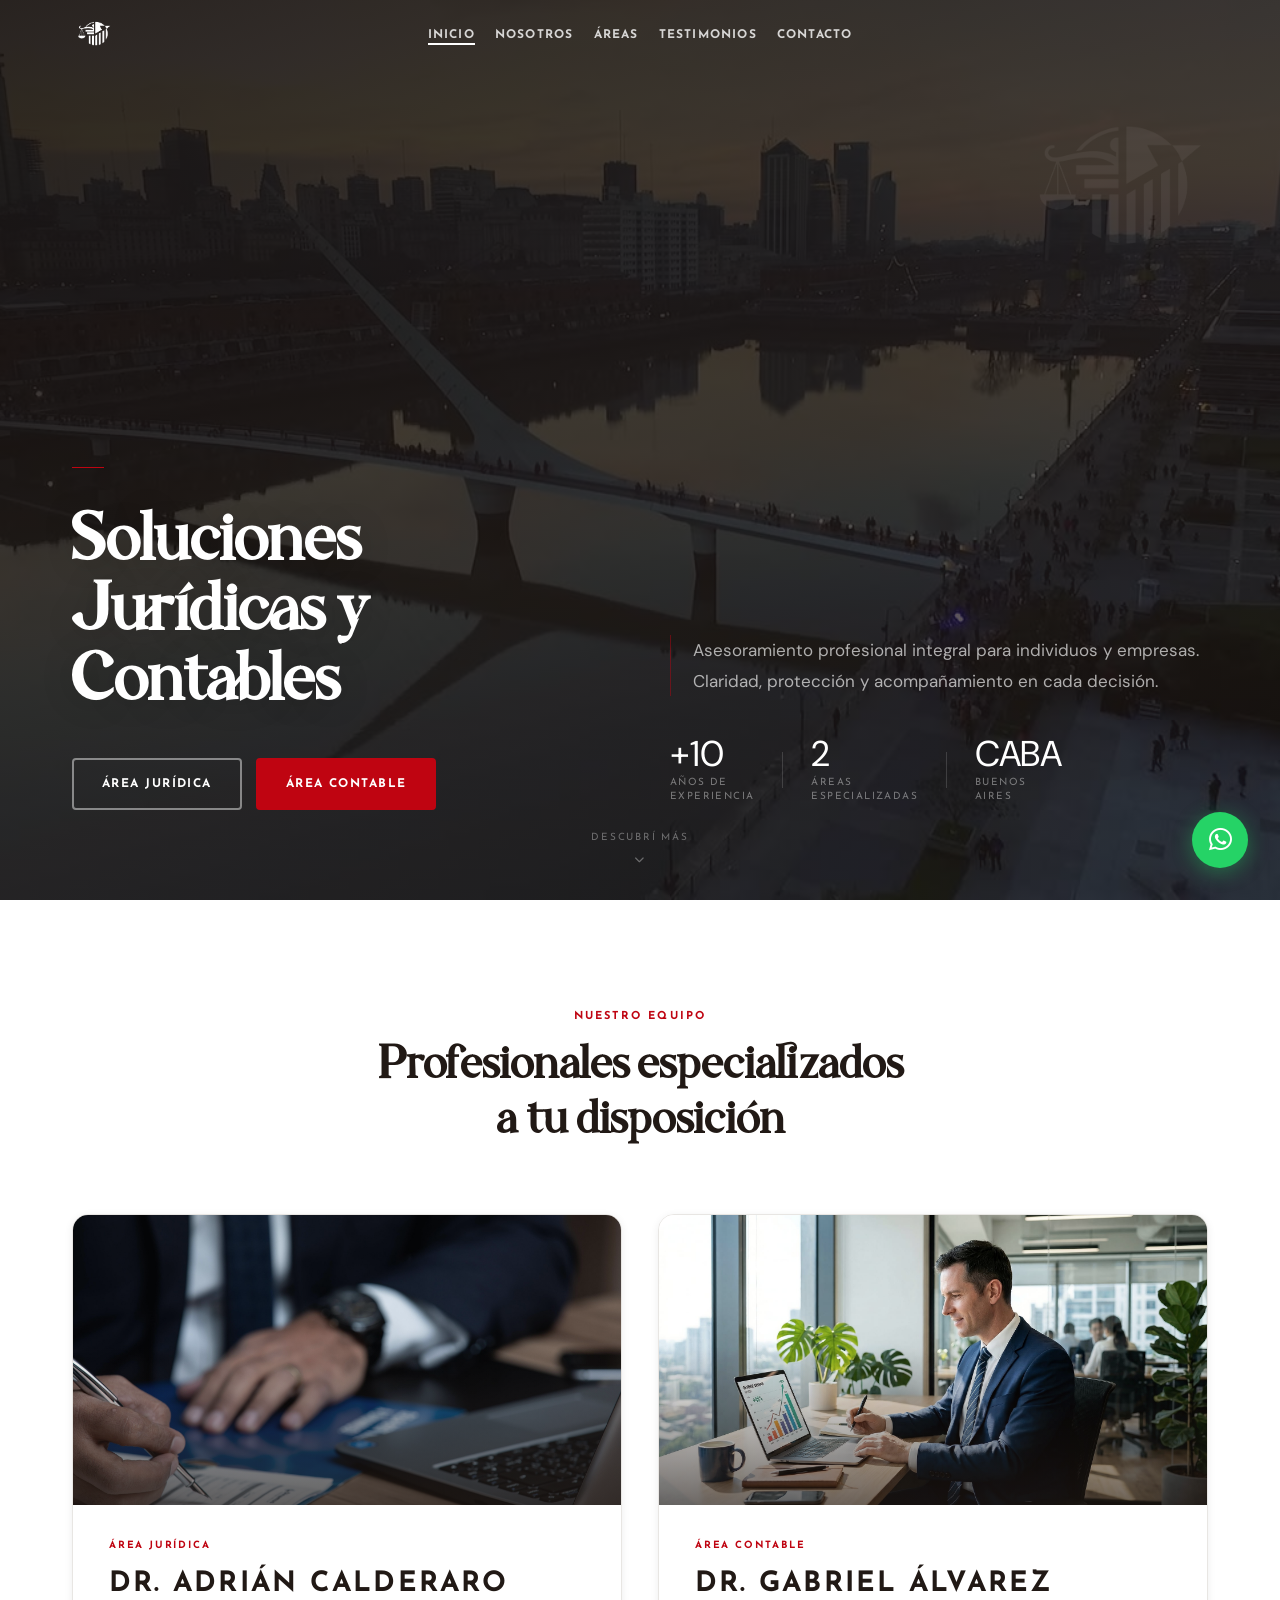
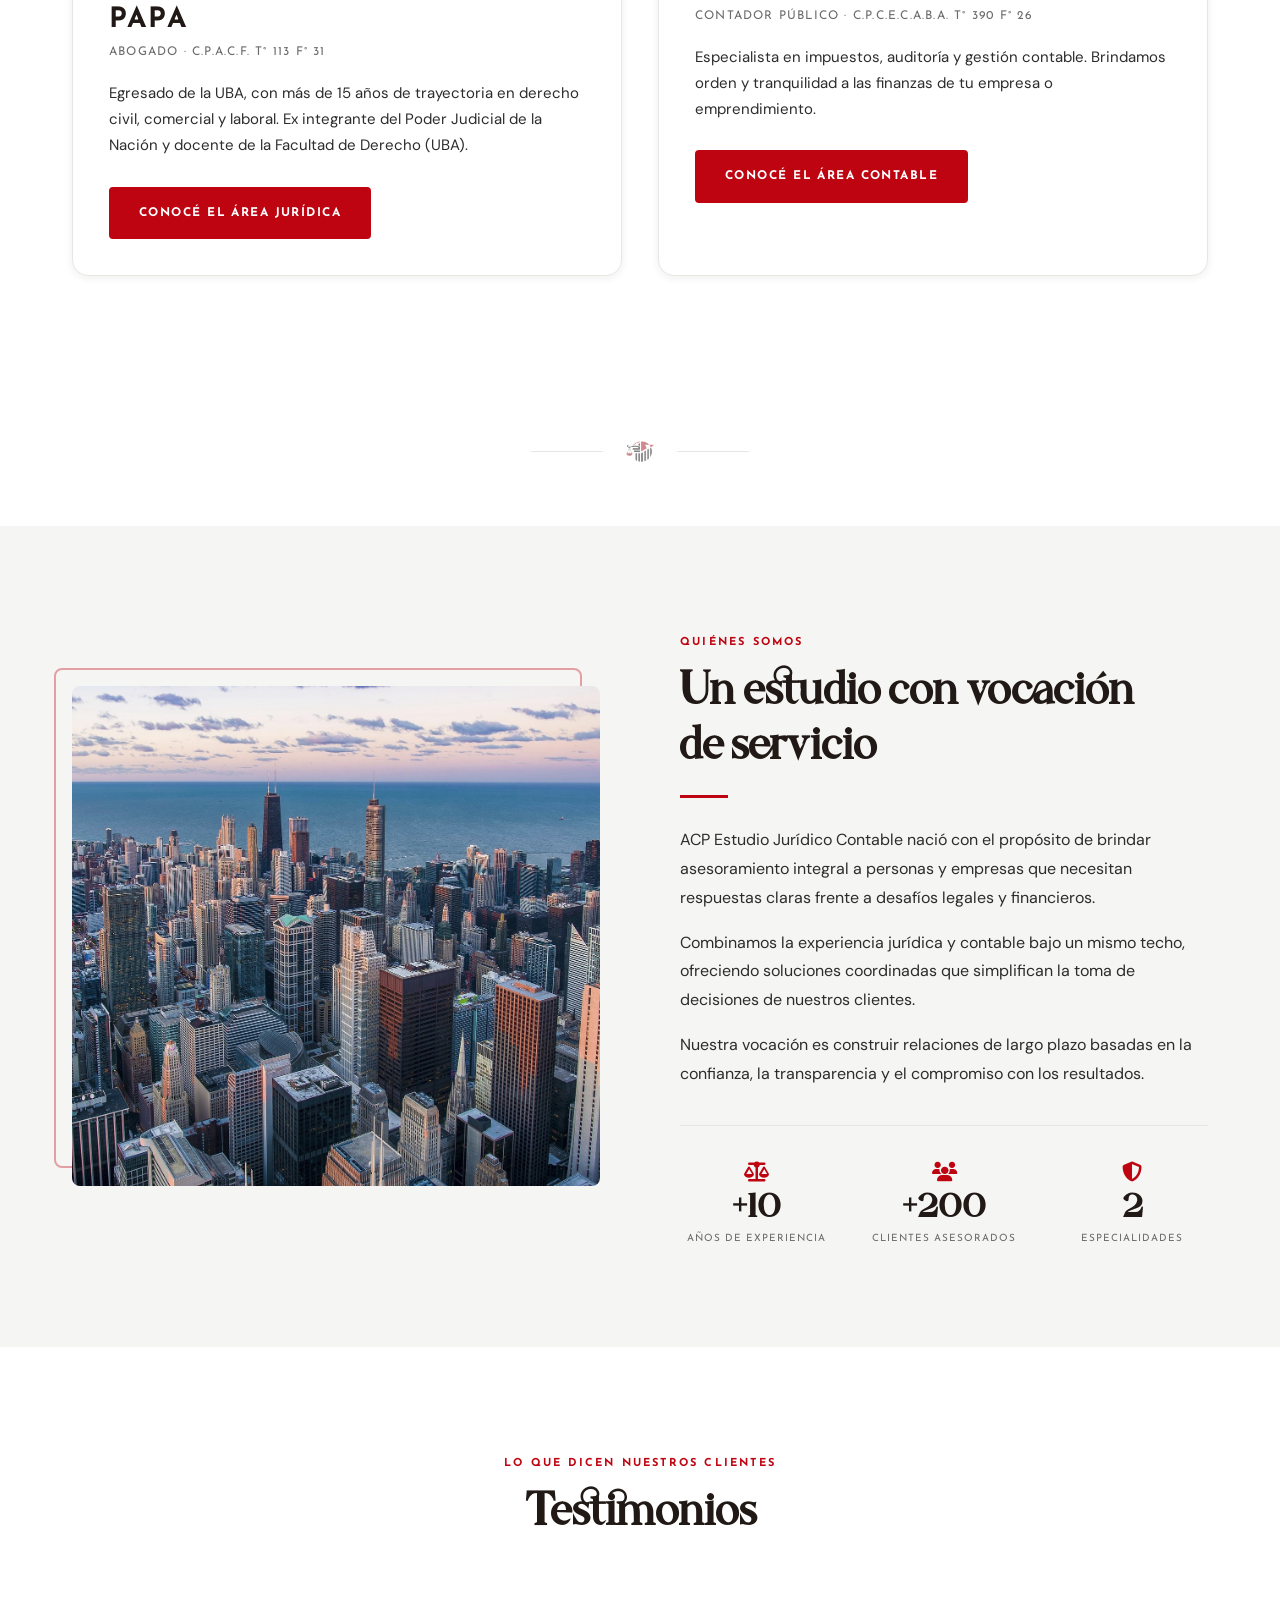
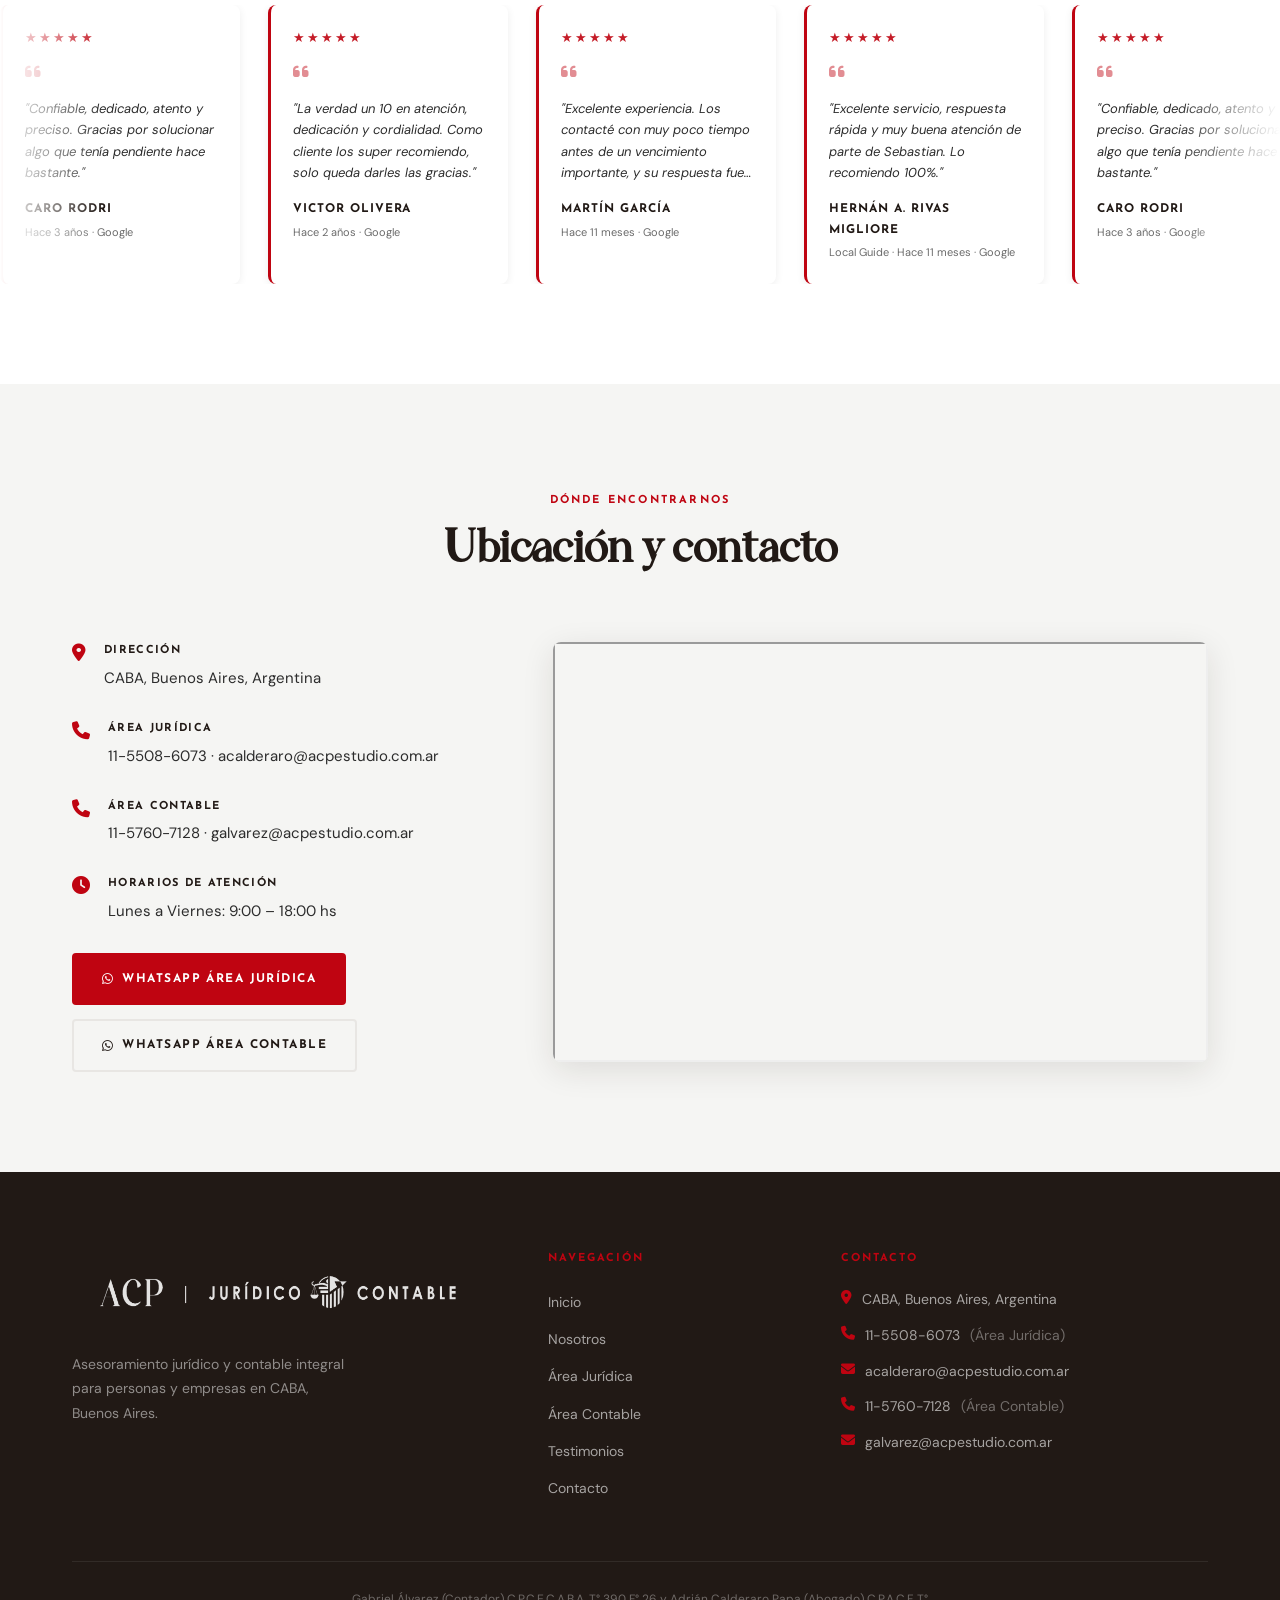
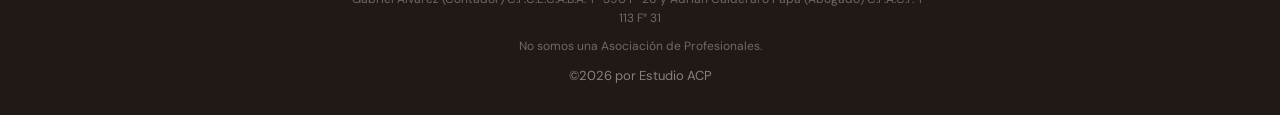
==== commit afa63ffc: "Actualiza texto legal y copyright del footer en las 3 paginas Reemplaza el disclaimer generico por l" ====
--- a/index.html
+++ b/index.html
@@ -426,9 +426,12 @@
 
       <div class="footer__bottom">
         <p class="footer__legal">
-          Este sitio tiene fines informativos. El contenido no constituye asesoramiento jurídico ni contable. Los profesionales están matriculados en el Colegio de Abogados y el CPCE de la Ciudad de Buenos Aires.
-        </p>
-        <p class="footer__copy">© 2026 ACP Estudio Jurídico Contable. Todos los derechos reservados.</p>
+          Gabriel Álvarez (Contador) C.P.C.E.C.A.B.A. T° 390 F° 26 y Adrián Calderaro Papa (Abogado) C.P.A.C.F. T° 113 F° 31
+        </p>
+        <p class="footer__legal">
+          No somos una Asociación de Profesionales.
+        </p>
+        <p class="footer__copy">©2026 por Estudio ACP</p>
       </div>
     </div>
   </footer>
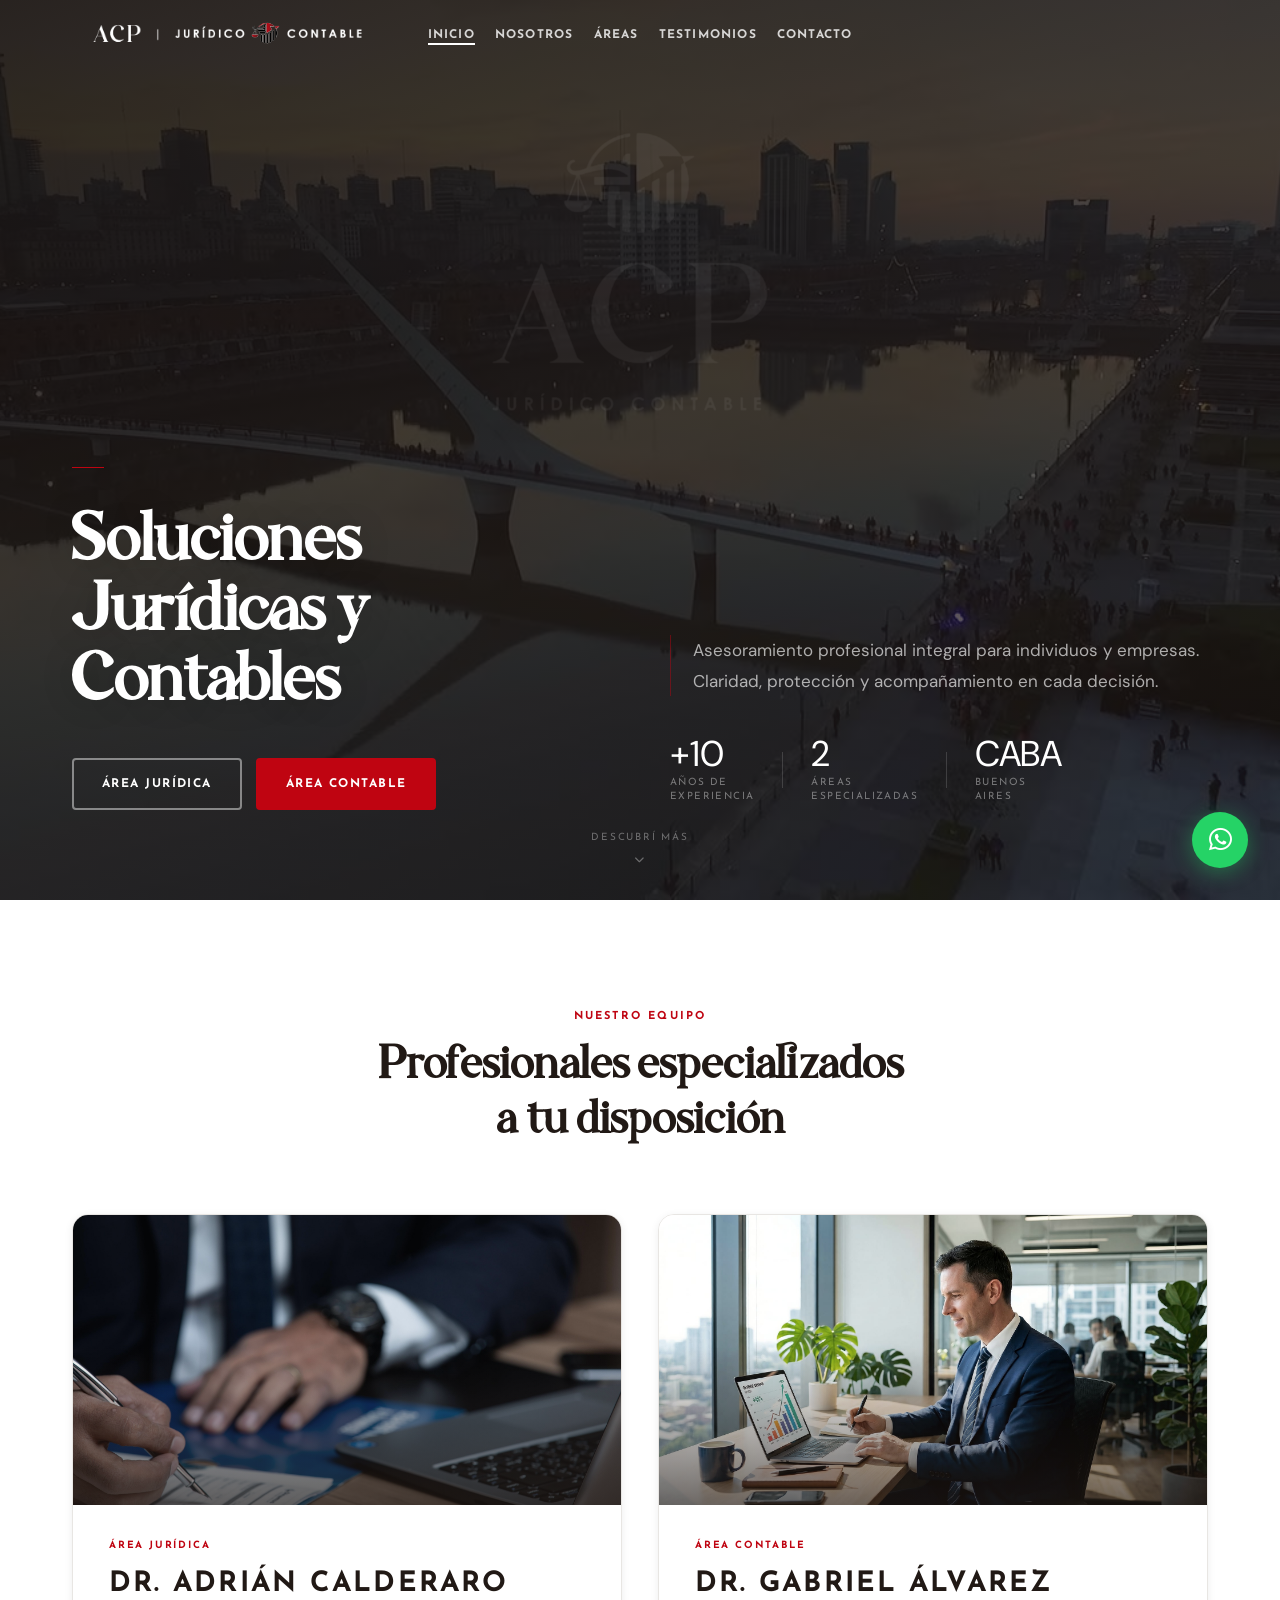
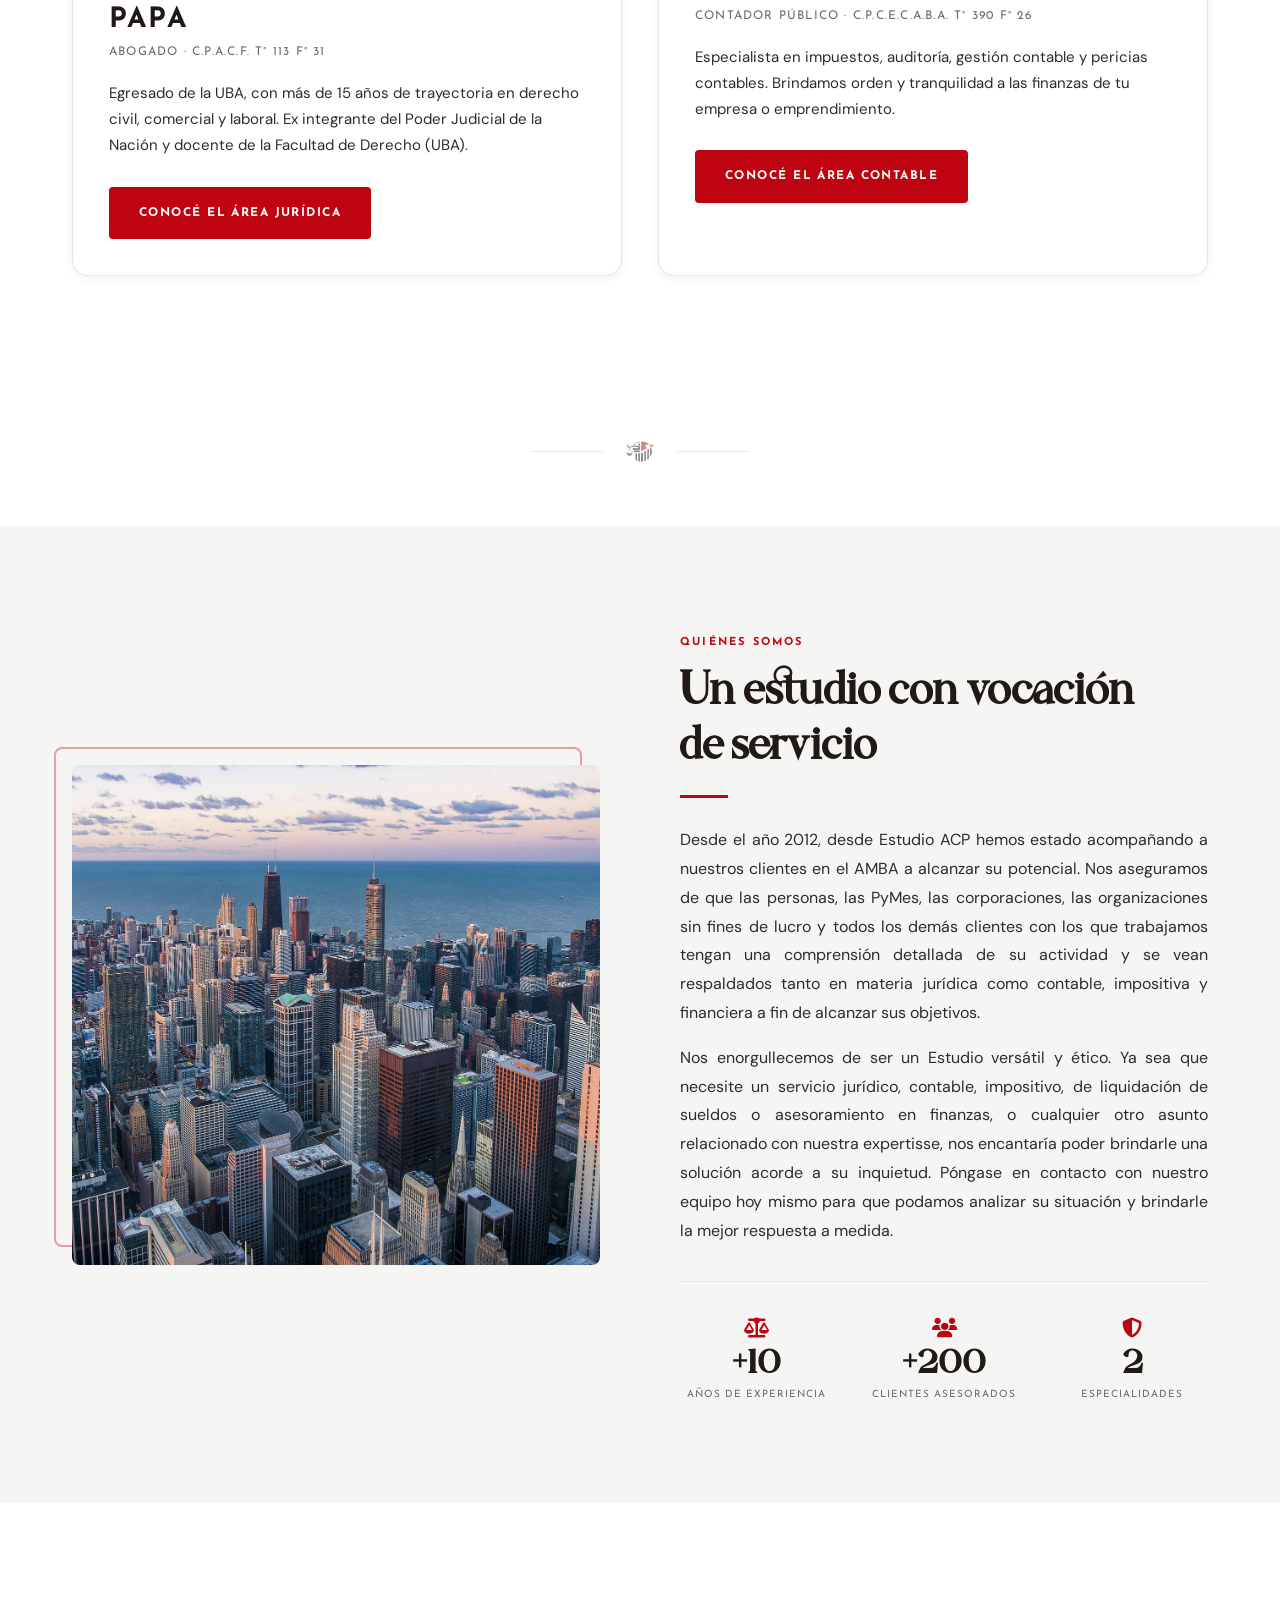
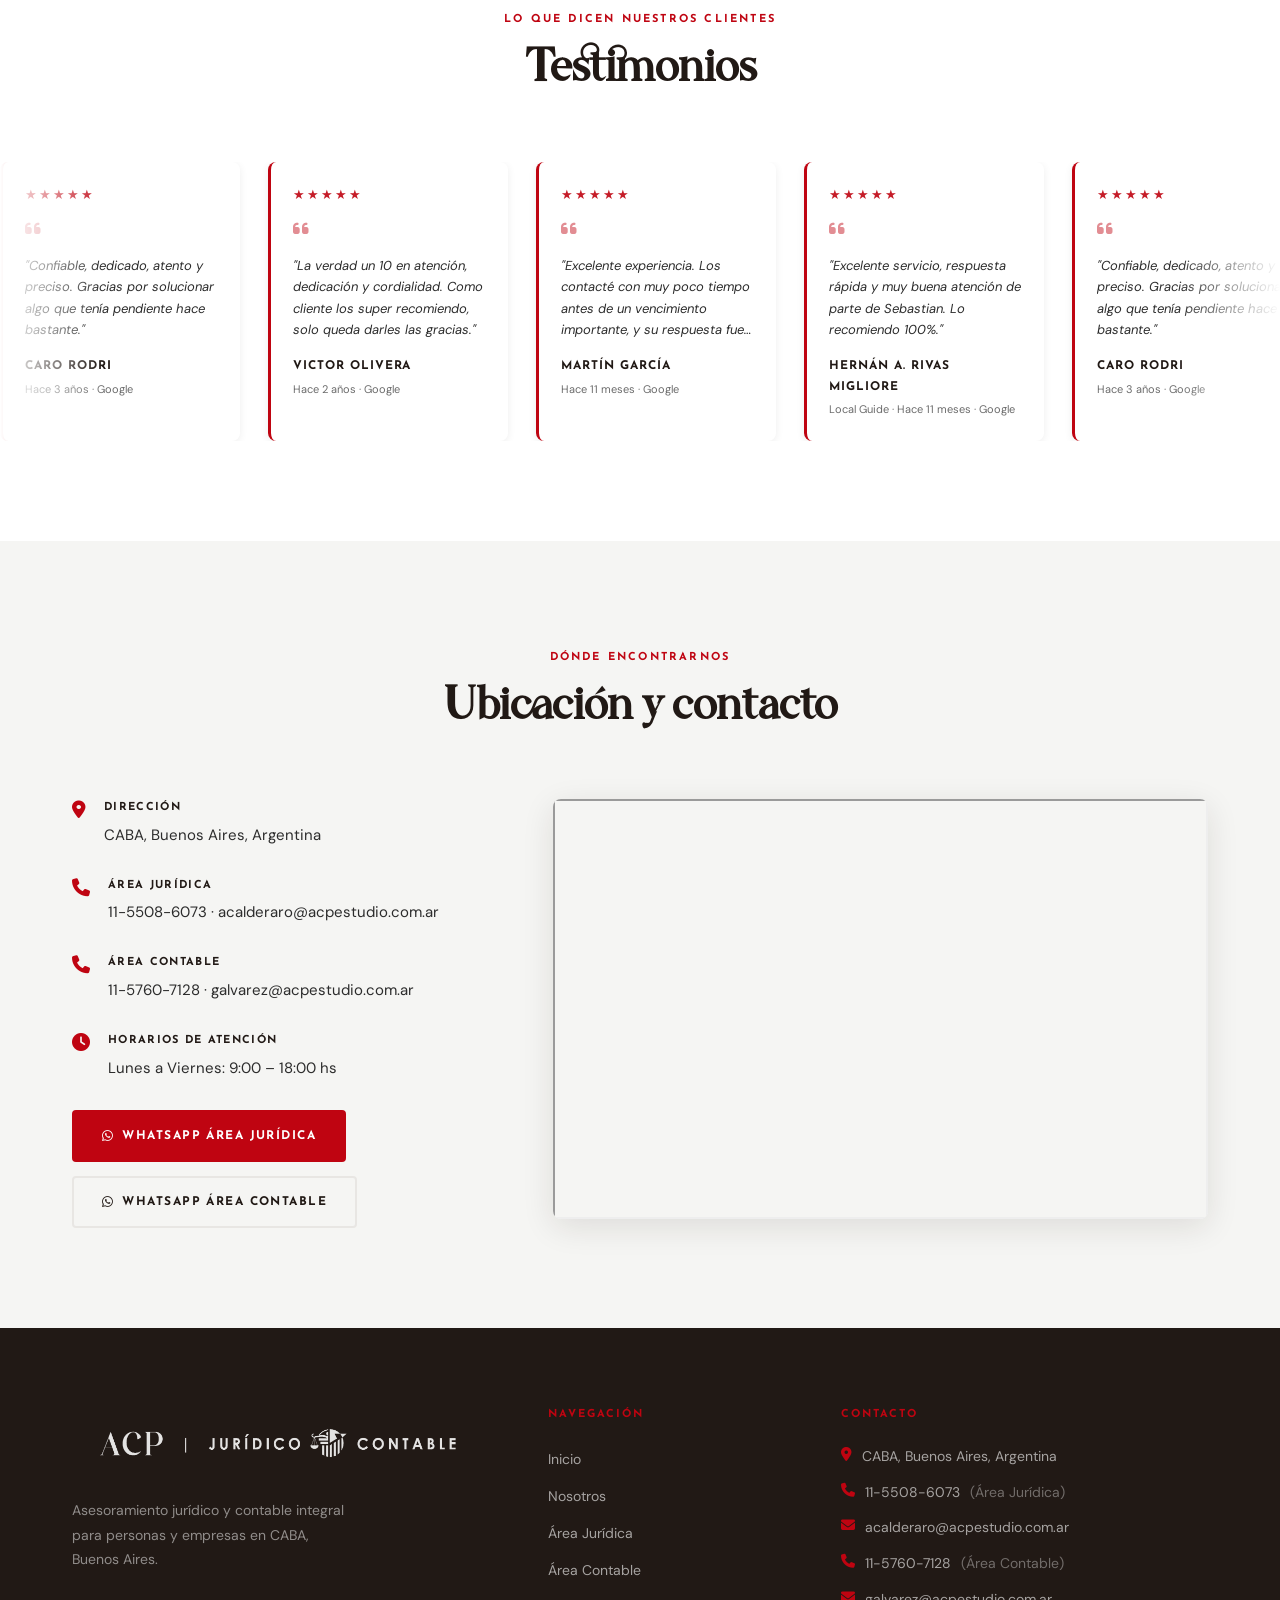
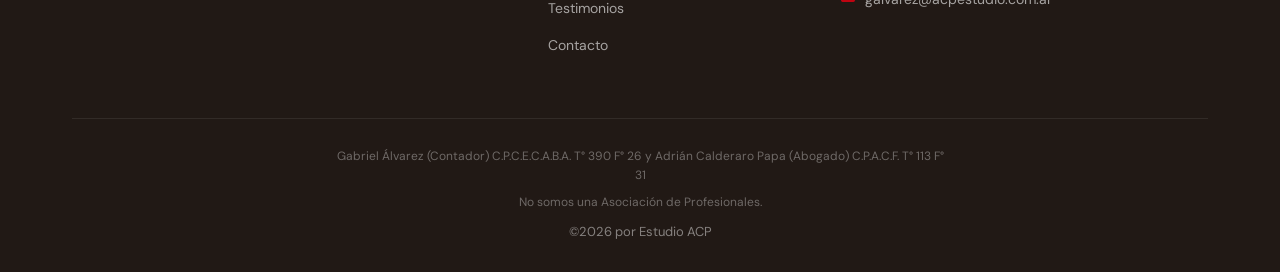
==== commit bca512f6: "Actualiza texto de Nosotros, logo del header sobre el hero y watermark - Reemplaza el copy de la sec" ====
--- a/index.html
+++ b/index.html
@@ -58,8 +58,10 @@
   <header class="header" id="header">
     <div class="container header__inner">
       <a href="index.html" class="header__logo" aria-label="ACP Estudio — Inicio">
-        <img src="assets/brand/logosolo.png"   alt="ACP Estudio Jurídico Contable" class="logo--solo" width="1081" height="1080">
-        <img src="assets/brand/logoletras.png" alt="ACP Estudio Jurídico Contable" class="logo--letras" width="1600" height="257">
+        <span class="header__logo-wrap">
+          <img src="assets/brand/logoletras.png" alt="ACP Estudio Jurídico Contable" class="logo--completo" width="1600" height="257">
+          <img src="assets/brand/logo-icon-crop.png" alt="" class="logo--icon-overlay" aria-hidden="true" width="790" height="572">
+        </span>
       </a>
 
       <nav class="nav" id="nav" aria-label="Navegación principal">
@@ -131,7 +133,7 @@
       </div>
     </div>
 
-    <img src="assets/brand/logosolo.png" alt="" class="hero__logo-watermark" aria-hidden="true" width="1081" height="1080">
+    <img src="assets/brand/fondo3.png" alt="" class="hero__logo-watermark" aria-hidden="true" width="1600" height="1600">
 
     <div class="hero__scroll" aria-hidden="true">
       <span>Descubrí más</span>
@@ -177,7 +179,7 @@
             <h3 class="prof-card__name">Dr. Gabriel Álvarez</h3>
             <p class="prof-card__role">Contador Público · C.P.C.E.C.A.B.A. T° 390 F° 26</p>
             <p class="prof-card__bio">
-              Especialista en impuestos, auditoría y gestión contable. Brindamos orden y tranquilidad a las finanzas de tu empresa o emprendimiento.
+              Especialista en  impuestos, auditoría, gestión contable y pericias contables. Brindamos orden y tranquilidad a las finanzas de tu empresa o emprendimiento.
             </p>
             <a href="contable.html" class="btn btn--red">Conocé el Área Contable</a>
           </div>
@@ -212,13 +214,10 @@
         <h2 class="section-title">Un estudio con vocación<br>de servicio</h2>
         <div class="section-line"></div>
         <p>
-          ACP Estudio Jurídico Contable nació con el propósito de brindar asesoramiento integral a personas y empresas que necesitan respuestas claras frente a desafíos legales y financieros.
+          Desde el año 2012, desde Estudio ACP hemos estado acompañando a nuestros clientes en el AMBA a alcanzar su potencial. Nos aseguramos de que las personas, las PyMes, las corporaciones, las organizaciones sin fines de lucro y todos los demás clientes con los que trabajamos tengan una comprensión detallada de su actividad y se vean respaldados tanto en materia jurídica como contable, impositiva y financiera a fin de alcanzar sus objetivos.
         </p>
         <p>
-          Combinamos la experiencia jurídica y contable bajo un mismo techo, ofreciendo soluciones coordinadas que simplifican la toma de decisiones de nuestros clientes.
-        </p>
-        <p>
-          Nuestra vocación es construir relaciones de largo plazo basadas en la confianza, la transparencia y el compromiso con los resultados.
+          Nos enorgullecemos de ser un Estudio versátil y ético. Ya sea que necesite un servicio jurídico, contable, impositivo, de liquidación de sueldos o asesoramiento en finanzas, o cualquier otro asunto relacionado con nuestra expertisse, nos encantaría poder brindarle una solución acorde a su inquietud. Póngase en contacto con nuestro equipo hoy mismo para que podamos analizar su situación y brindarle la mejor respuesta a medida.
         </p>
 
         <div class="nosotros__badges">
--- a/css/styles.css
+++ b/css/styles.css
@@ -234,23 +234,33 @@
   background: var(--color-white);
 }
 
-/* Logo: solo (ícono) en hero oscuro → letras (completo) al scrollear */
-.header__logo .logo--solo   { display: block; }
-.header__logo .logo--letras { display: none;  }
-
-.header.scrolled .header__logo .logo--solo   { display: none;  }
-.header.scrolled .header__logo .logo--letras { display: block; }
-
-/* Sobre hero oscuro — versión blanca */
-.header:not(.scrolled) .header__logo img {
+/* Logo: sobre el hero (header transparente), el texto pasa a blanco y el
+   isologo (balanza/gráfico) se superpone en sus colores originales */
+.header__logo .logo--completo { display: block; }
+.header__logo-wrap {
+  position: relative;
+  display: inline-flex;
+  align-items: center;
+}
+.header__logo-wrap .logo--completo {
+  transition: filter 300ms var(--ease-out);
+}
+.header__logo-wrap .logo--icon-overlay {
+  position: absolute;
+  left: 57.8%;
+  top: 29.96%;
+  width: 8.85%;
+  height: 39.7%;
+  object-fit: fill;
+  opacity: 0;
+  pointer-events: none;
+  transition: opacity 300ms var(--ease-out);
+}
+.header:not(.scrolled) .header__logo-wrap .logo--completo {
   filter: brightness(0) invert(1);
-  mix-blend-mode: normal;
-}
-
-/* Header blanco — colores reales (idéntico al home scrolleado) */
-.header.scrolled .header__logo img {
-  filter: none;
-  mix-blend-mode: multiply;
+}
+.header:not(.scrolled) .header__logo-wrap .logo--icon-overlay {
+  opacity: 1;
 }
 
 /* Hamburger — blanco sobre hero */
@@ -286,14 +296,8 @@
   display: flex;
   align-items: center;
 }
-.header__logo .logo--letras {
-  height: auto;
-  max-height: 38px;
-  max-width: 220px;
-  width: auto;
-}
-.header__logo .logo--solo {
-  height: 44px;
+.header__logo .logo--completo {
+  height: 50px;
   width: auto;
 }
 
@@ -540,9 +544,10 @@
    ============================================================ */
 .hero__logo-watermark {
   position: absolute;
-  right: 4%;
-  top: 8%;
-  width: 220px;
+  left: 50%;
+  top: 28%;
+  transform: translate(-50%, -50%);
+  width: clamp(320px, 40vw, 560px);
   height: auto;
   opacity: .055;
   filter: brightness(0) invert(1);
@@ -817,7 +822,7 @@
 
 .nosotros__text .section-label { margin-bottom: 12px; }
 .nosotros__text .section-title { margin-bottom: 0; }
-.nosotros__text p { margin-bottom: 16px; }
+.nosotros__text p { margin-bottom: 16px; text-align: justify; }
 
 .nosotros__badges {
   display: flex;
@@ -982,7 +987,7 @@
 }
 
 .footer__logo {
-  height: 80px;
+  height: 70px;
   width: auto;
   margin-bottom: 20px;
   filter: brightness(0) invert(1);
@@ -1039,7 +1044,7 @@
 .footer__legal {
   font-size: 12px;
   color: rgba(255,255,255,.35);
-  max-width: 580px;
+  max-width: 620px;
   line-height: 1.6;
 }
 .footer__copy { font-size: 13px; color: rgba(255,255,255,.45); }
@@ -1462,6 +1467,7 @@
 @media (max-width: 600px) {
   :root { --section-py: 56px; --header-h: 68px; }
   .container { padding: 0 20px; }
+  .header__logo .logo--completo { height: 28px; }
   .hero__content { grid-template-columns: 1fr; gap: 36px; padding-bottom: 80px; }
   .hero__title { font-size: clamp(38px, 11vw, 56px); }
   .hero__actions { flex-direction: row; }
